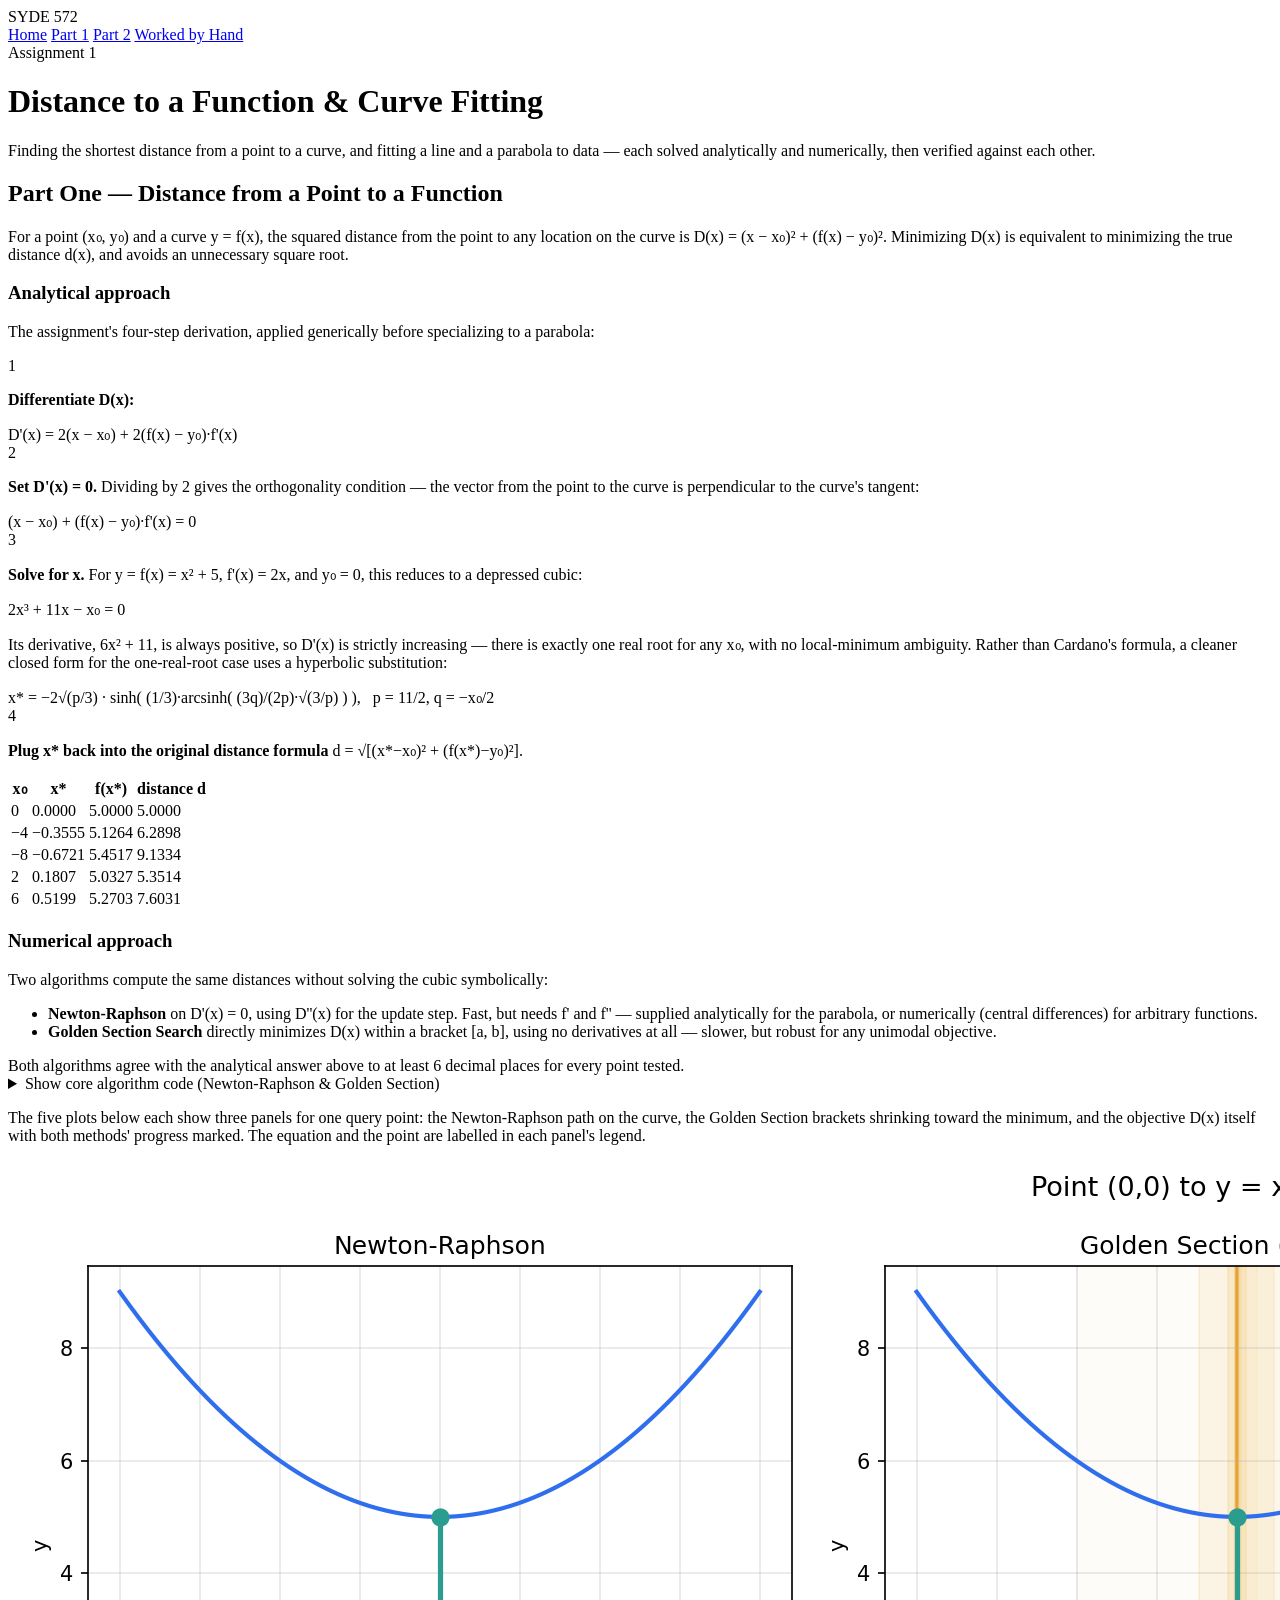
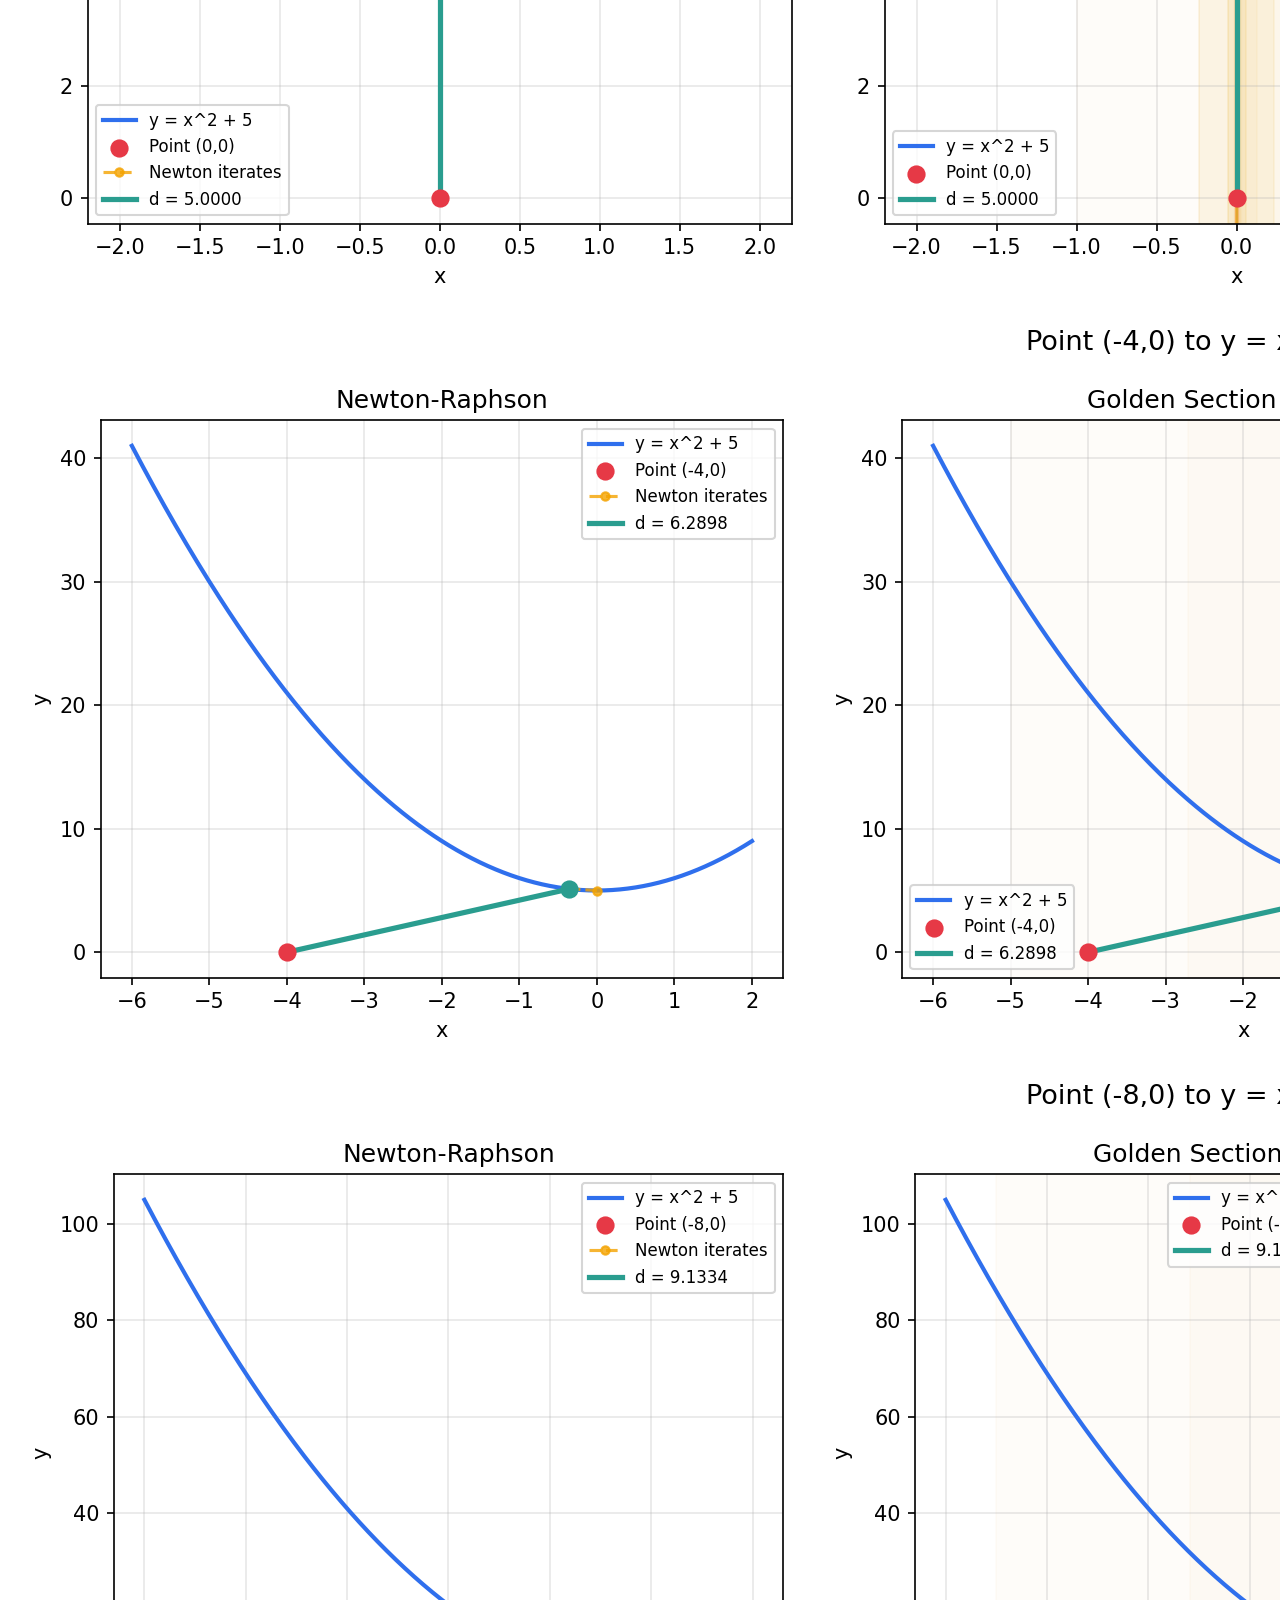
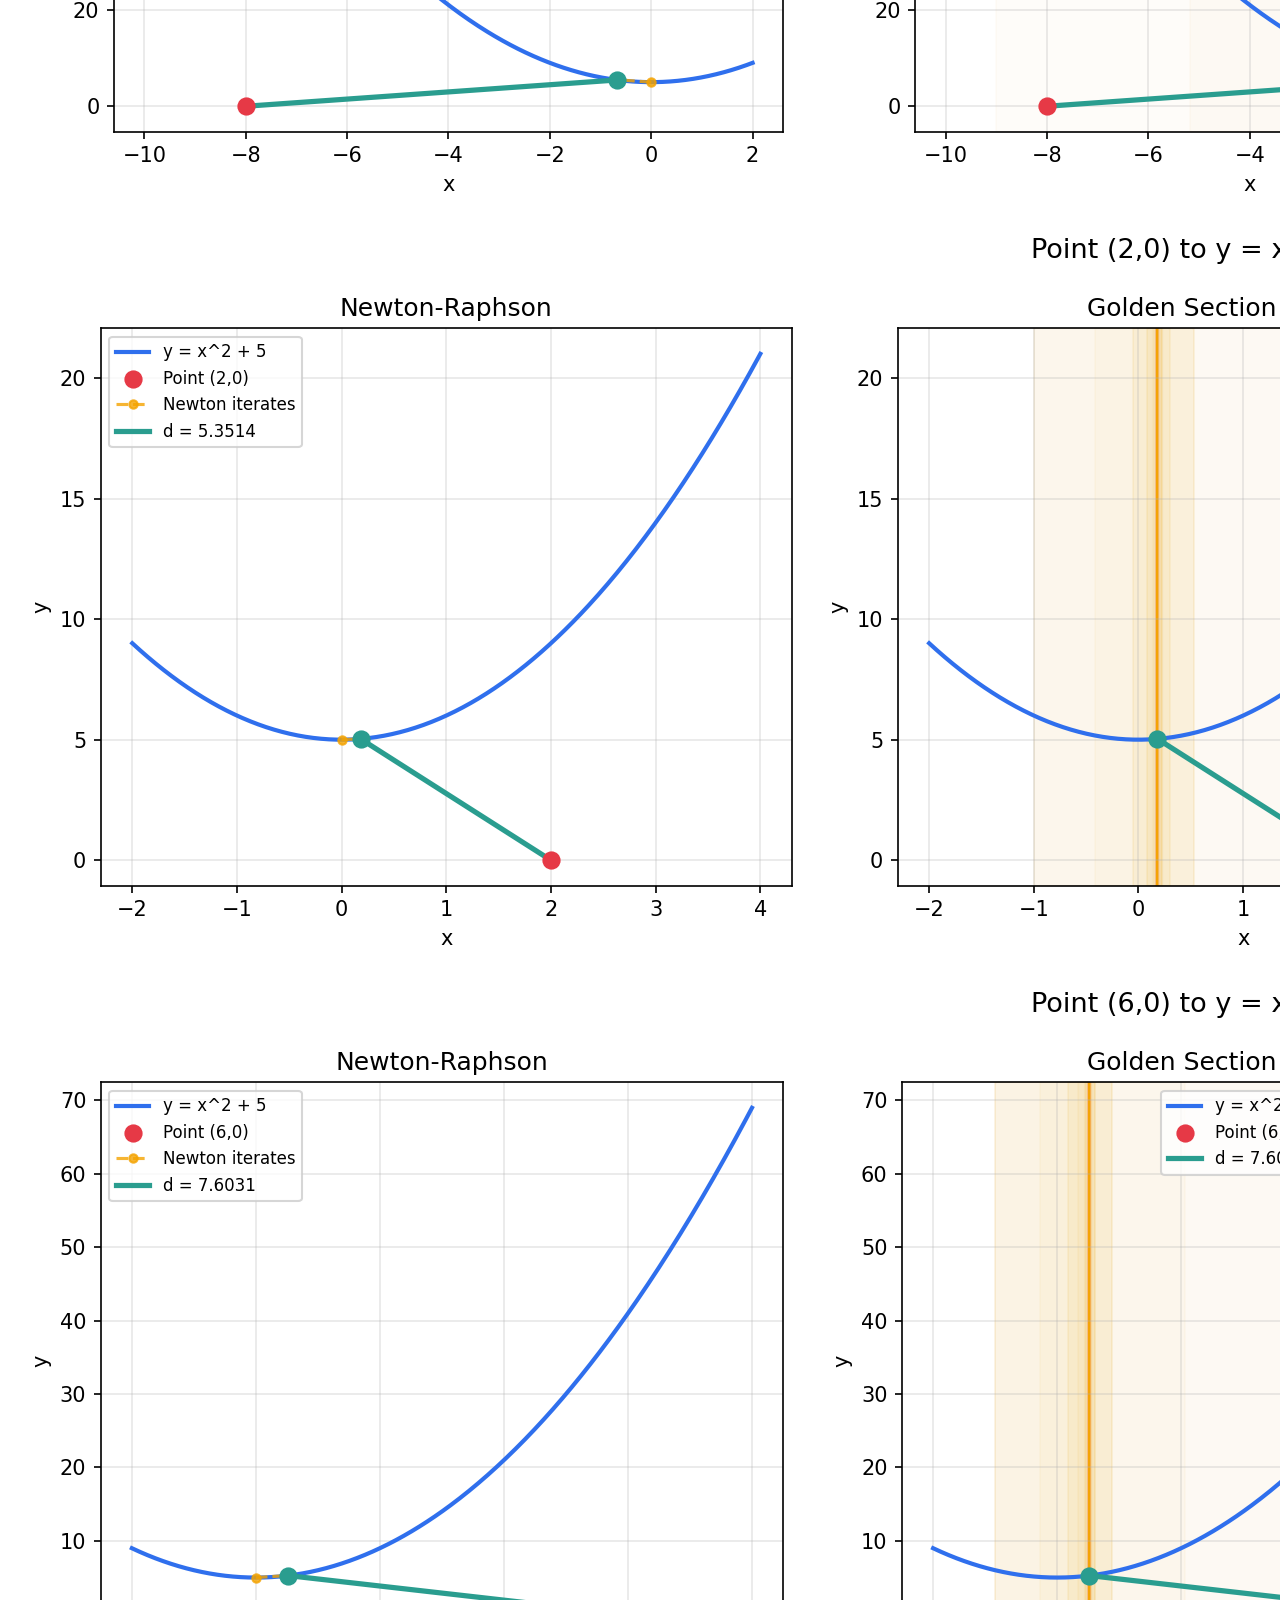
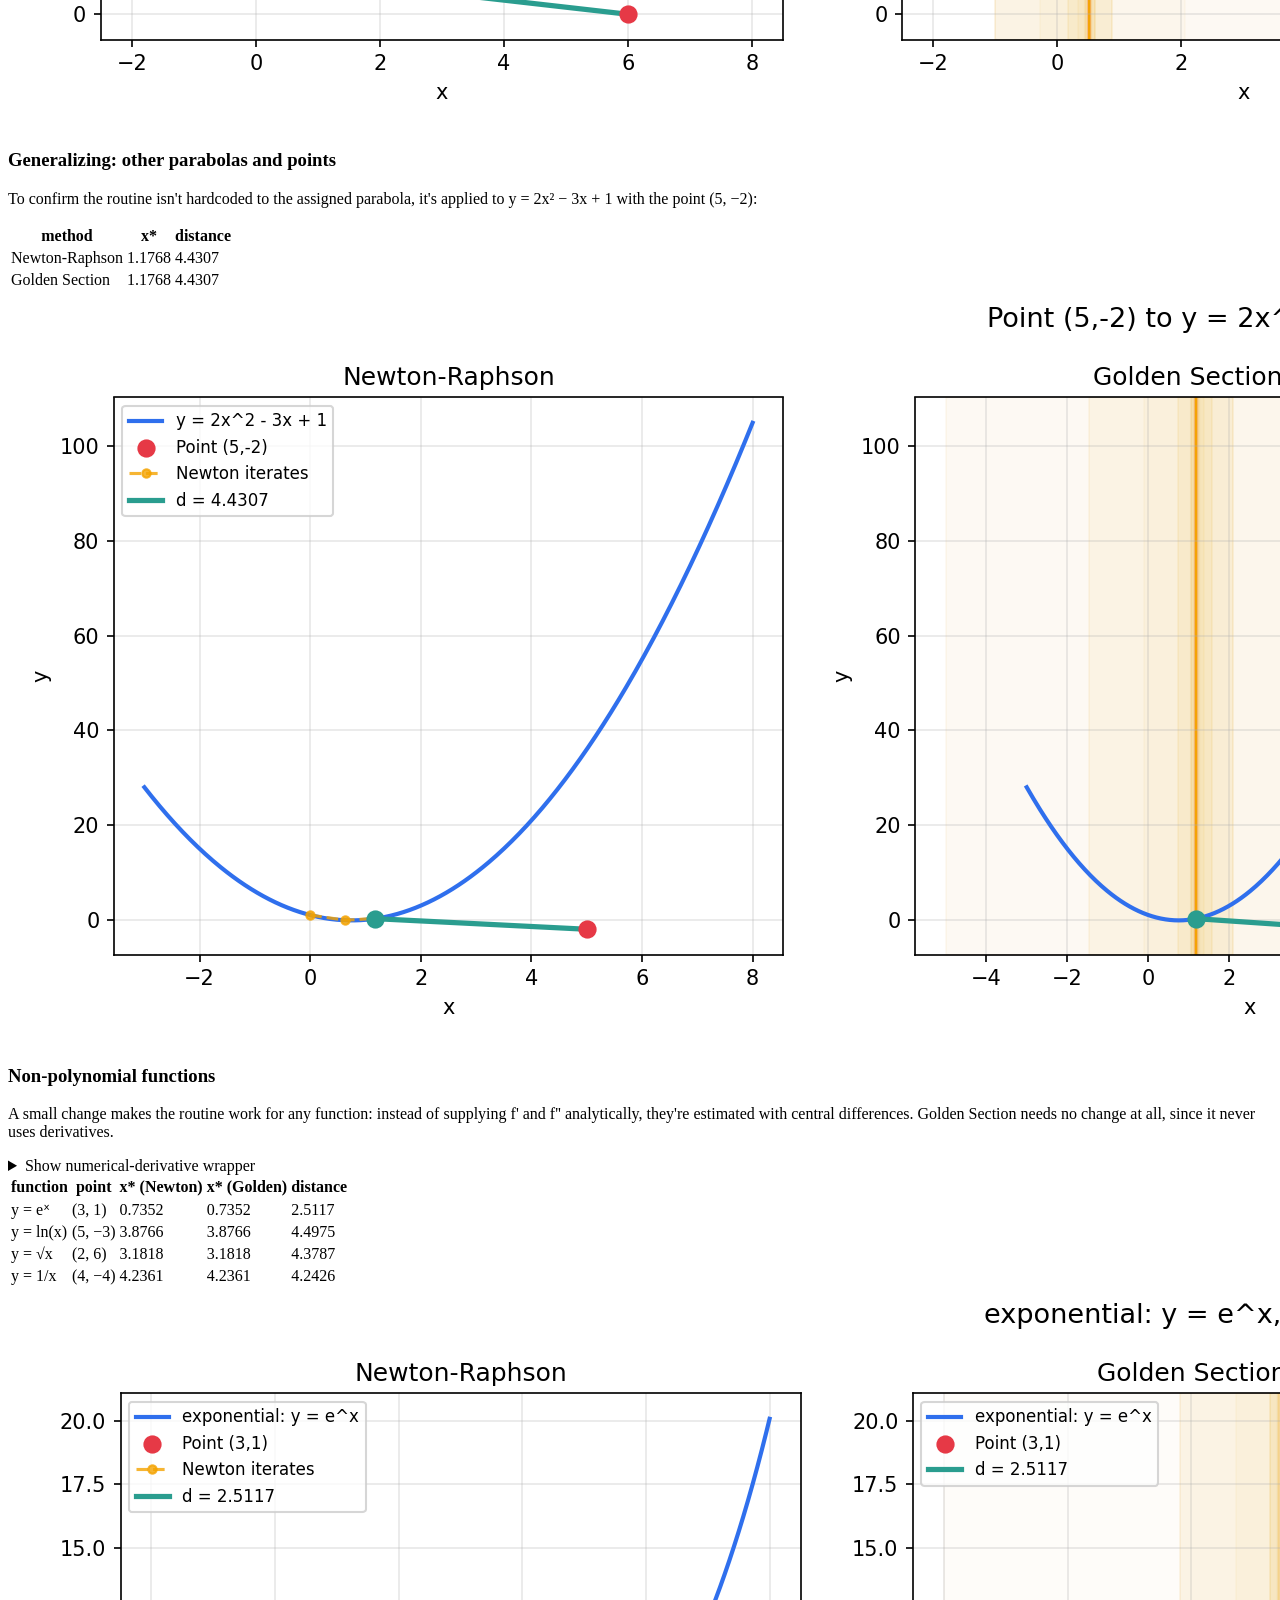
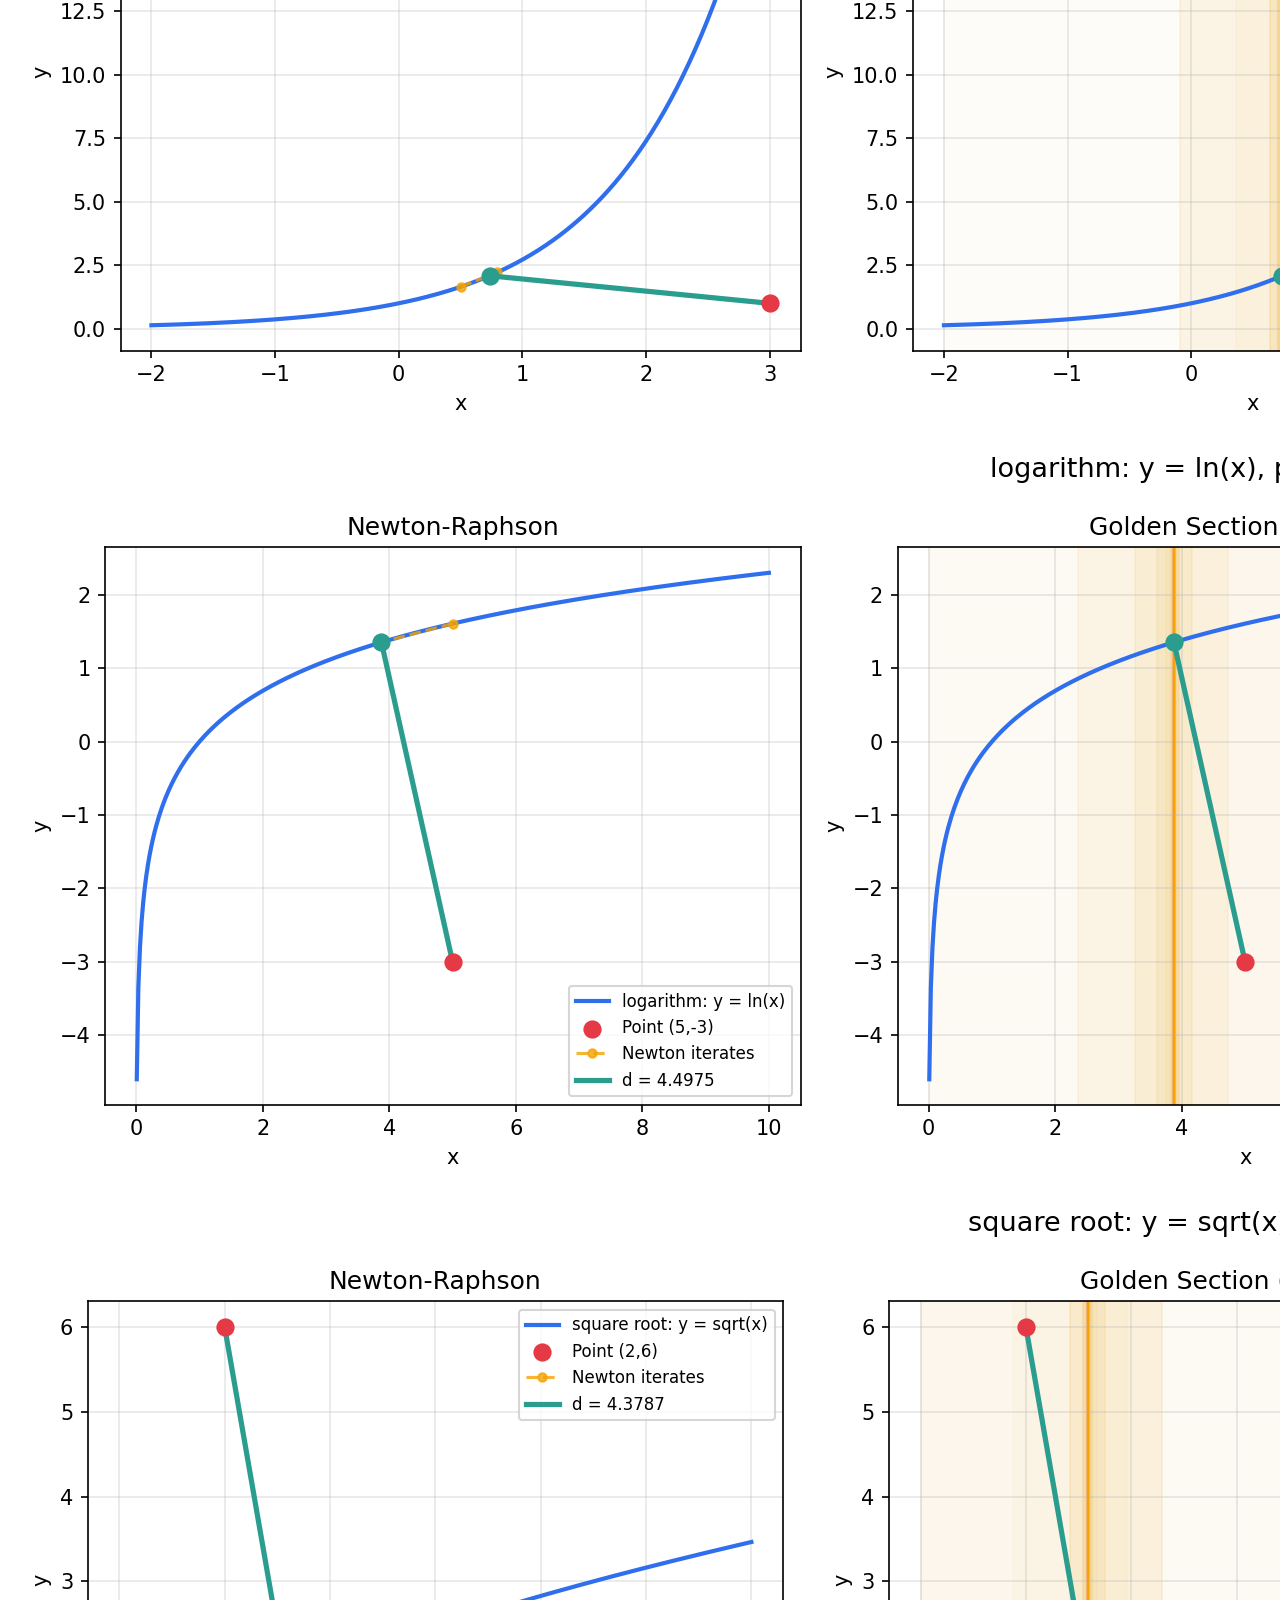
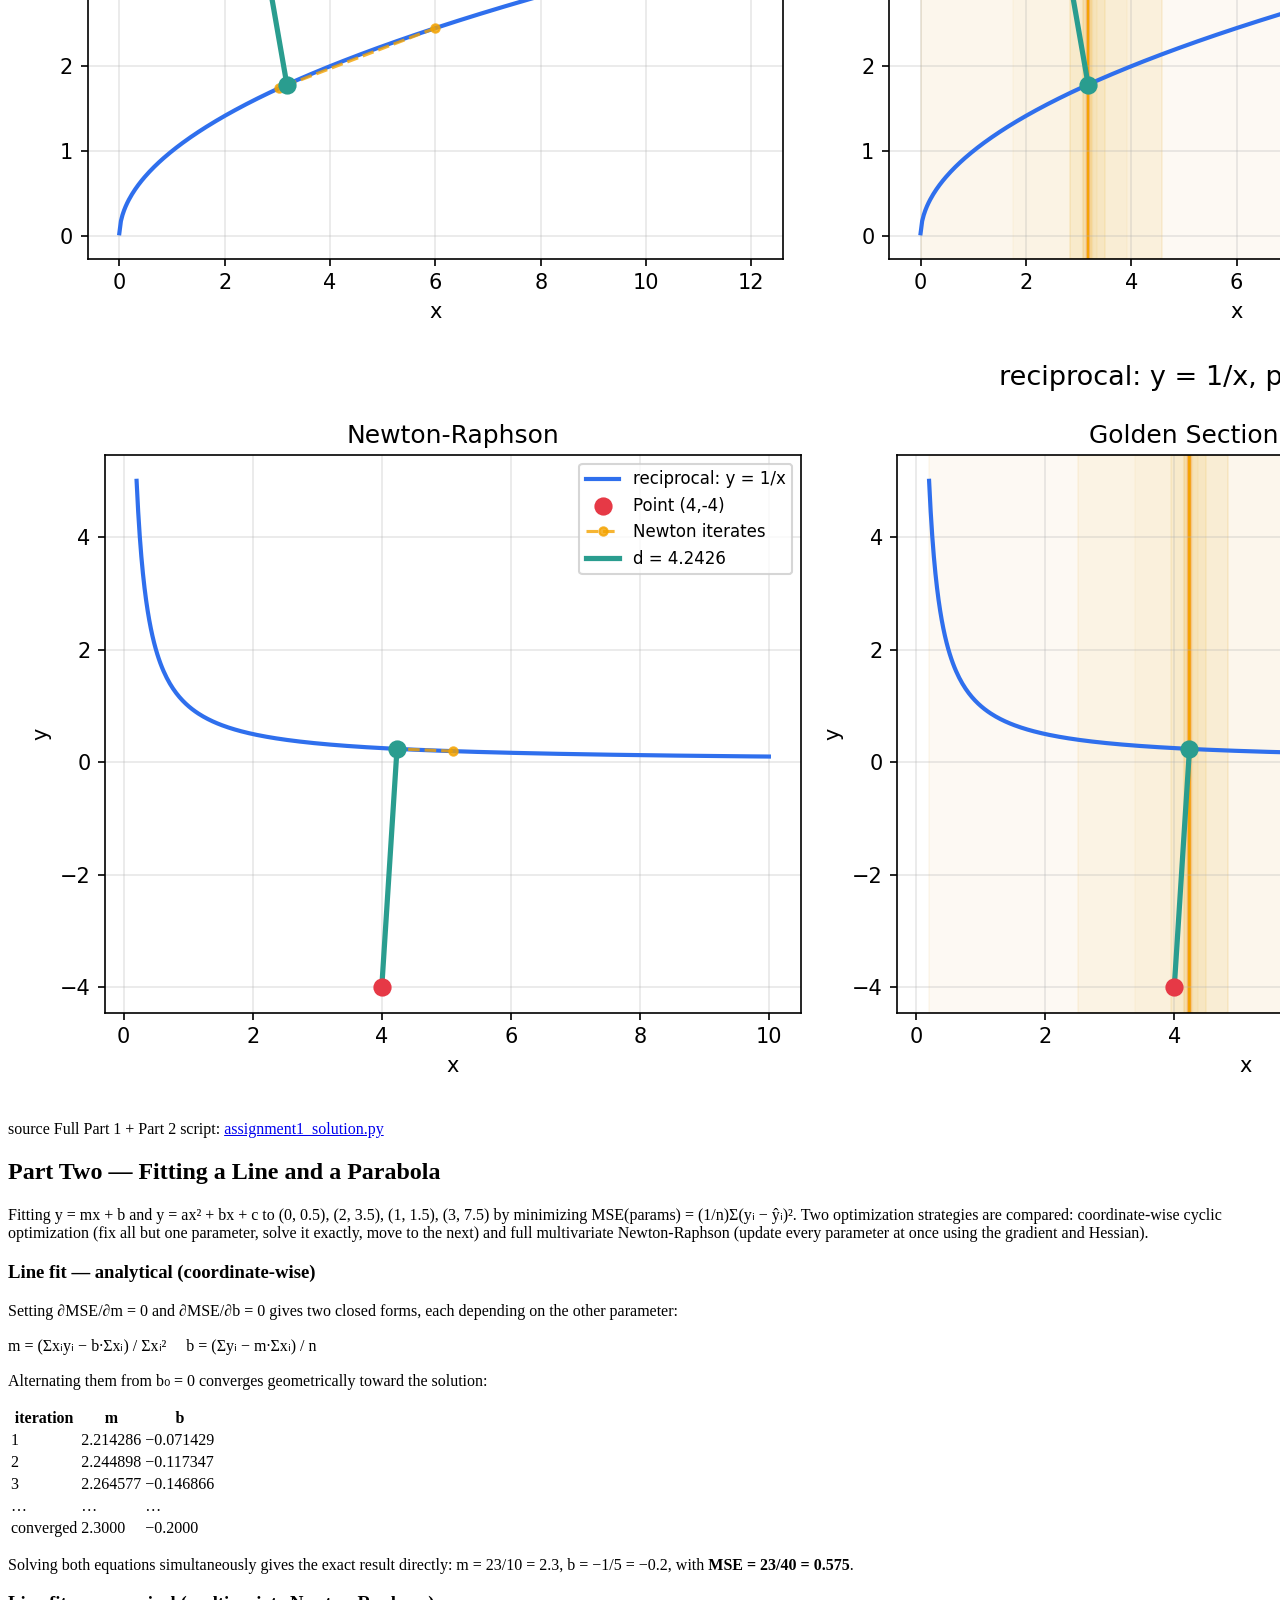
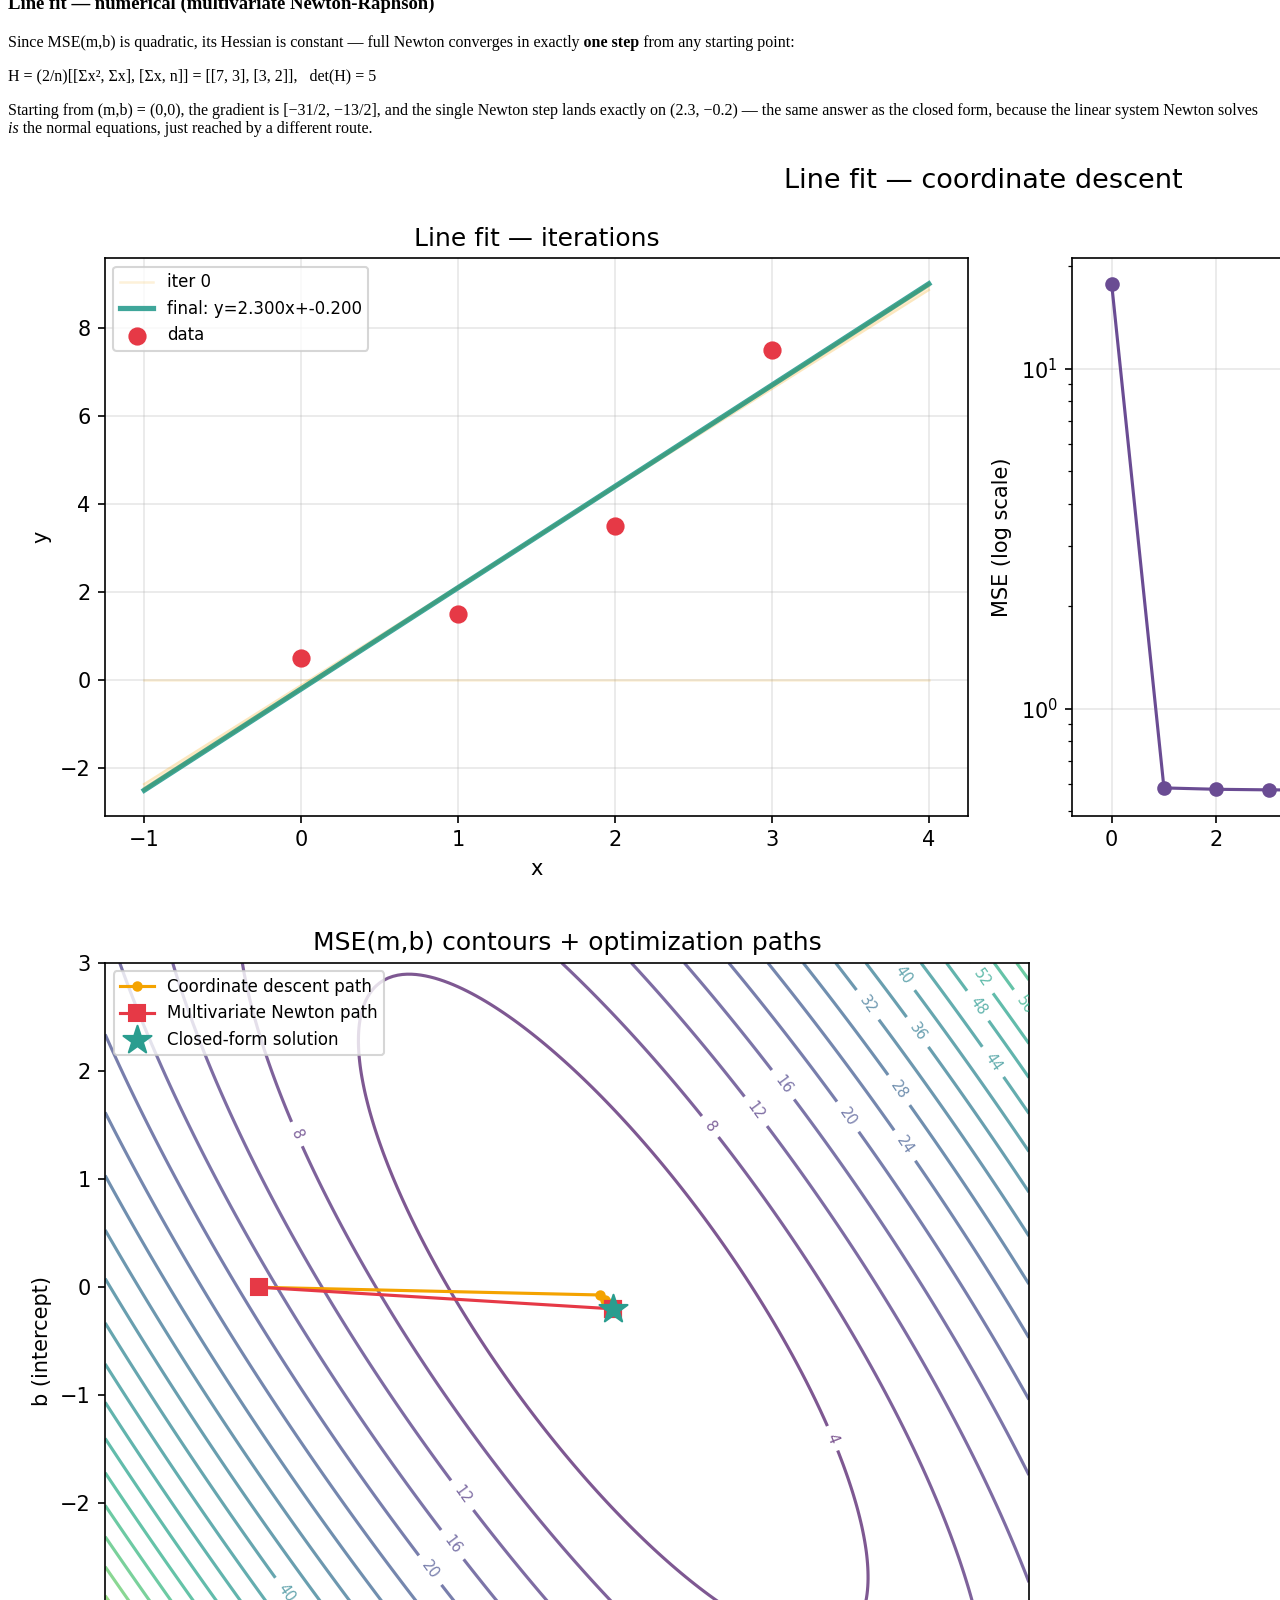
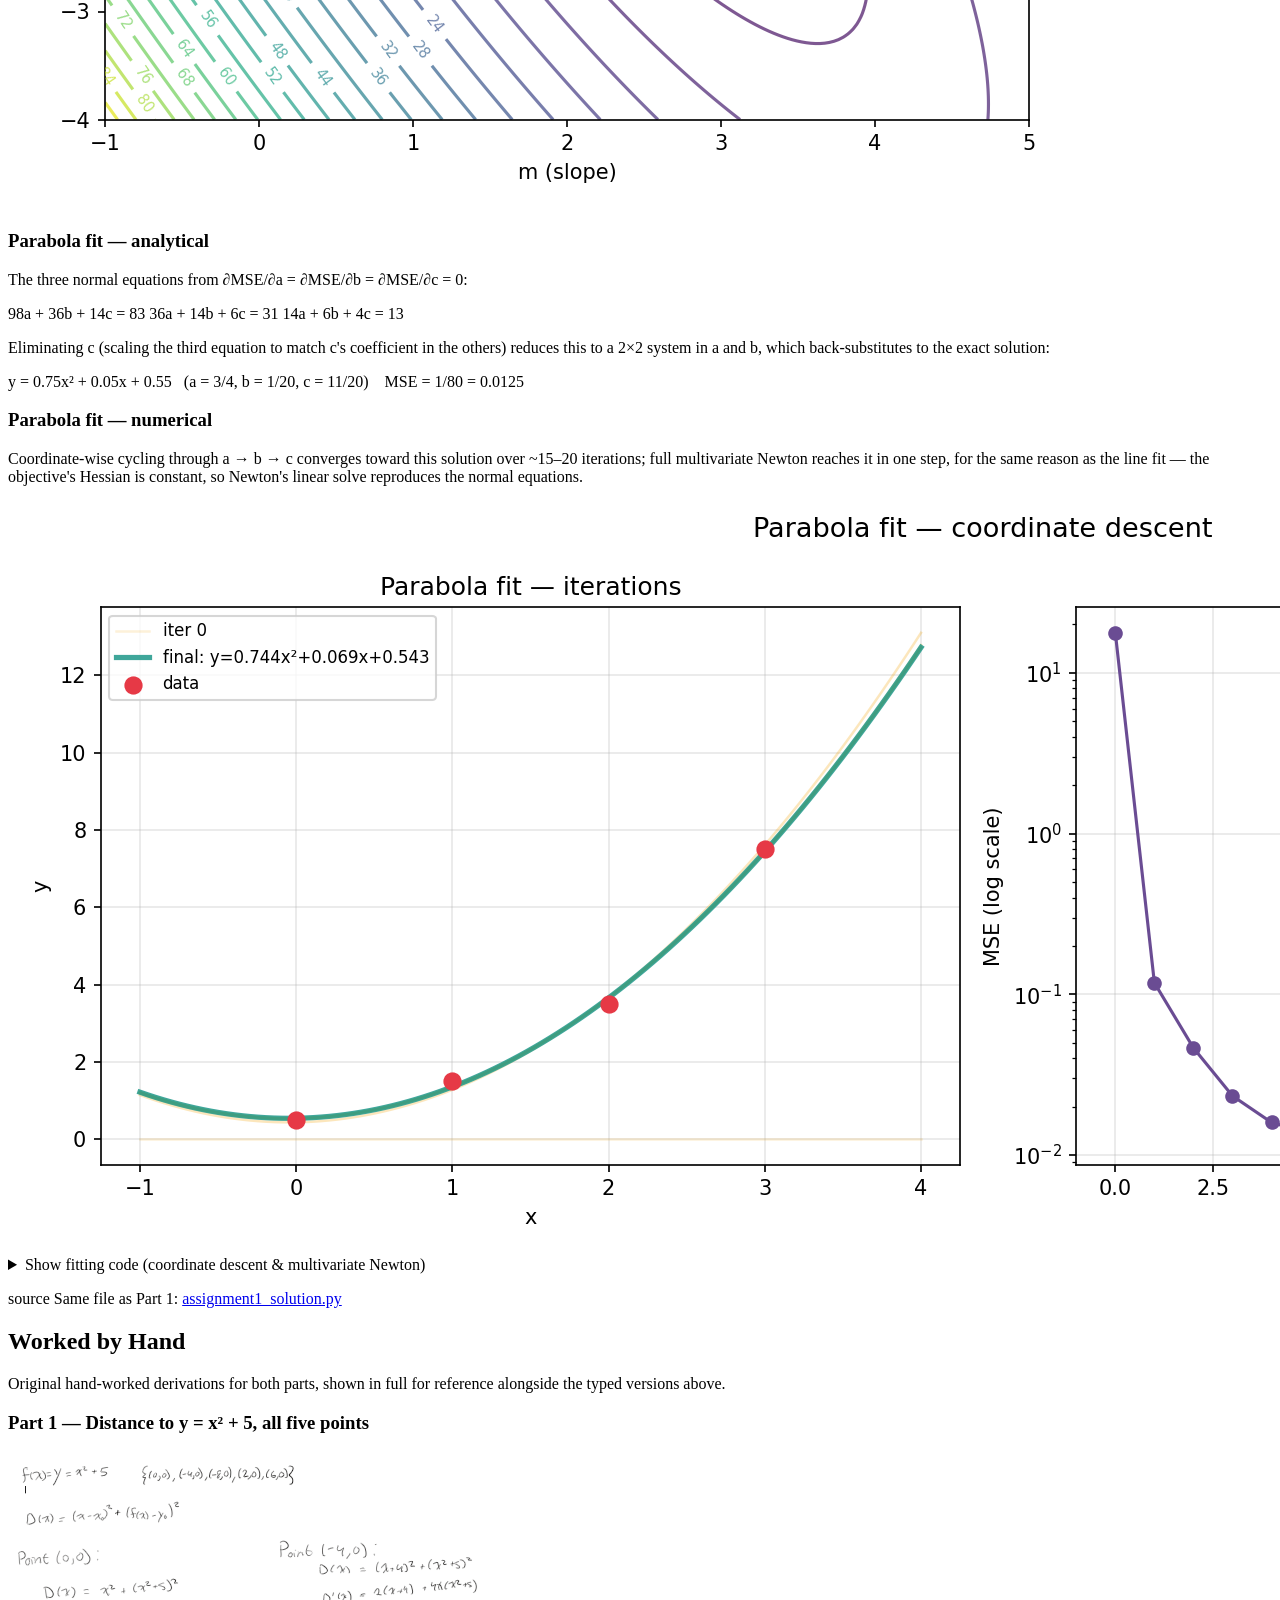
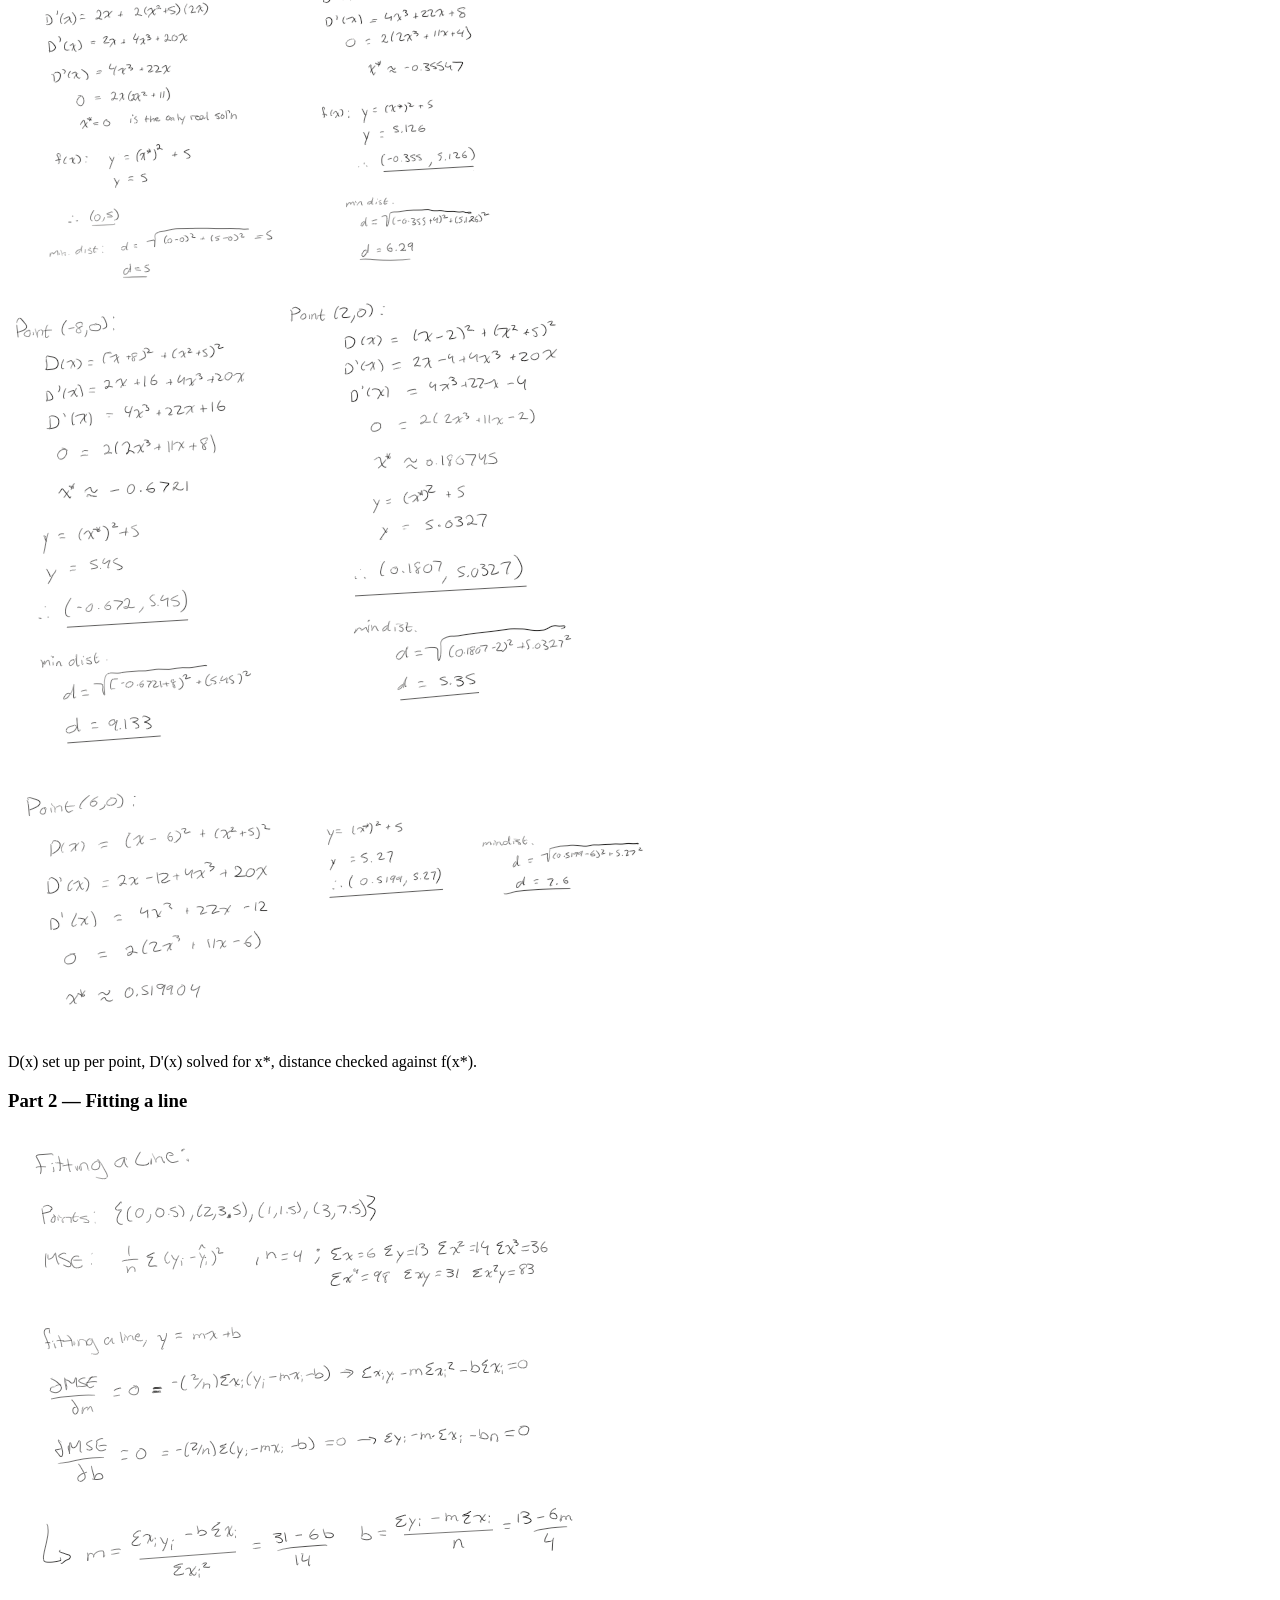
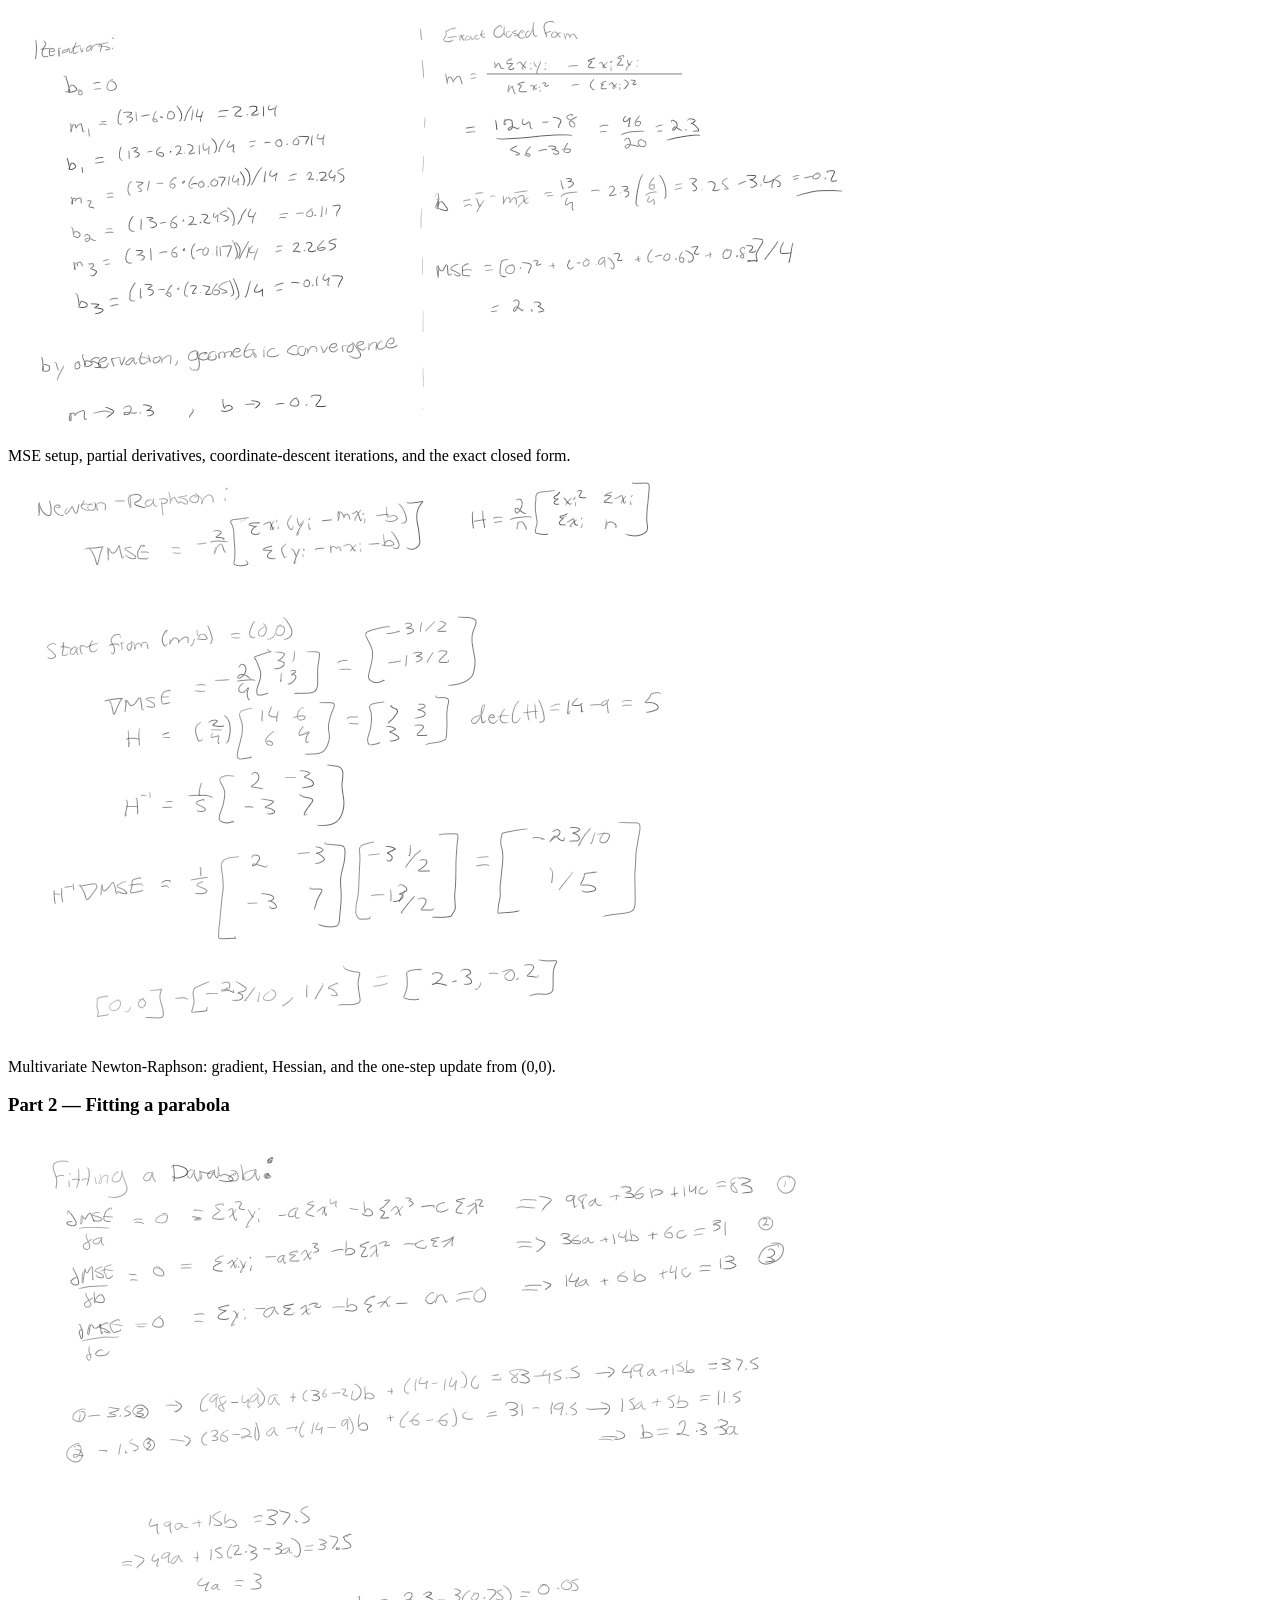
==== 1/index.html @ 98ae5034 "Add assignment 1" ====
<!DOCTYPE html>
<html lang="en">
<head>
<meta charset="UTF-8">
<meta name="viewport" content="width=device-width, initial-scale=1">
<title>Assignment 1 — SYDE 572</title>
<link rel="stylesheet" href="../style.css">
</head>
<body>
  <div class="topbar">
    <div class="topbar-inner">
      <span class="brand">SYDE 572</span>
      <nav>
        <a href="../index.html">Home</a>
        <a href="#part1">Part 1</a>
        <a href="#part2">Part 2</a>
        <a href="#handwritten">Worked by Hand</a>
      </nav>
    </div>
  </div>

  <div class="wrap">
    <div class="hero">
      <div class="kicker">Assignment 1</div>
      <h1>Distance to a Function &amp; Curve Fitting</h1>
      <p class="lede">Finding the shortest distance from a point to a curve, and fitting a line
      and a parabola to data — each solved analytically and numerically, then verified against each other.</p>
    </div>

    <!-- ============================================================ -->
    <!-- PART ONE -->
    <!-- ============================================================ -->
    <h2 id="part1">Part One — Distance from a Point to a Function</h2>
    <p>For a point (x₀, y₀) and a curve y = f(x), the squared distance from the point to any
    location on the curve is D(x) = (x − x₀)² + (f(x) − y₀)². Minimizing D(x) is equivalent to
    minimizing the true distance d(x), and avoids an unnecessary square root.</p>

    <h3>Analytical approach</h3>
    <p>The assignment's four-step derivation, applied generically before specializing to a parabola:</p>

    <div class="steps">
      <div class="step">
        <div class="num">1</div>
        <div class="body"><p><strong>Differentiate D(x):</strong></p>
        <div class="eq">D'(x) = 2(x − x₀) + 2(f(x) − y₀)·f'(x)</div></div>
      </div>
      <div class="step">
        <div class="num">2</div>
        <div class="body"><p><strong>Set D'(x) = 0.</strong> Dividing by 2 gives the orthogonality condition —
        the vector from the point to the curve is perpendicular to the curve's tangent:</p>
        <div class="eq">(x − x₀) + (f(x) − y₀)·f'(x) = 0</div></div>
      </div>
      <div class="step">
        <div class="num">3</div>
        <div class="body"><p><strong>Solve for x.</strong> For y = f(x) = x² + 5, f'(x) = 2x, and y₀ = 0,
        this reduces to a depressed cubic:</p>
        <div class="eq">2x³ + 11x − x₀ = 0</div>
        <p>Its derivative, 6x² + 11, is always positive, so D'(x) is strictly increasing — there is exactly
        one real root for any x₀, with no local-minimum ambiguity. Rather than Cardano's formula, a
        cleaner closed form for the one-real-root case uses a hyperbolic substitution:</p>
        <div class="eq">x* = −2√(p/3) · sinh( (1/3)·arcsinh( (3q)/(2p)·√(3/p) ) ), &nbsp; p = 11/2, q = −x₀/2</div></div>
      </div>
      <div class="step">
        <div class="num">4</div>
        <div class="body"><p><strong>Plug x* back into the original distance formula</strong> d = √[(x*−x₀)² + (f(x*)−y₀)²].</p></div>
      </div>
    </div>

    <table>
      <thead><tr><th>x₀</th><th>x*</th><th>f(x*)</th><th>distance d</th></tr></thead>
      <tbody>
        <tr><td>0</td><td>0.0000</td><td>5.0000</td><td class="hero-num">5.0000</td></tr>
        <tr><td>−4</td><td>−0.3555</td><td>5.1264</td><td class="hero-num">6.2898</td></tr>
        <tr><td>−8</td><td>−0.6721</td><td>5.4517</td><td class="hero-num">9.1334</td></tr>
        <tr><td>2</td><td>0.1807</td><td>5.0327</td><td class="hero-num">5.3514</td></tr>
        <tr><td>6</td><td>0.5199</td><td>5.2703</td><td class="hero-num">7.6031</td></tr>
      </tbody>
    </table>

    <h3>Numerical approach</h3>
    <p>Two algorithms compute the same distances without solving the cubic symbolically:</p>
    <ul>
      <li><strong>Newton-Raphson</strong> on D'(x) = 0, using D''(x) for the update step. Fast, but needs
      f' and f'' — supplied analytically for the parabola, or numerically (central differences) for
      arbitrary functions.</li>
      <li><strong>Golden Section Search</strong> directly minimizes D(x) within a bracket [a, b], using no
      derivatives at all — slower, but robust for any unimodal objective.</li>
    </ul>

    <div class="note">Both algorithms agree with the analytical answer above to at least 6 decimal places
    for every point tested.</div>

    <details class="code">
      <summary>Show core algorithm code (Newton-Raphson &amp; Golden Section)</summary>
<pre>def find_distance_newton(x0, y0, f, df, ddf, initial_guess=0.0,
                          tolerance=1e-7, max_iter=100):
    x = initial_guess
    history = [x]
    for _ in range(max_iter):
        D_prime = 2 * (x - x0) + 2 * (f(x) - y0) * df(x)
        D_double_prime = 2 + 2 * (df(x) ** 2) + 2 * (f(x) - y0) * ddf(x)
        next_x = x - D_prime / D_double_prime
        history.append(next_x)
        if abs(next_x - x) < tolerance:
            x = next_x
            break
        x = next_x
    return dist(x, x0, y0, f), x, history


def golden_section_search(x0, y0, f, a, b, tolerance=1e-7):
    phi = (1 + math.sqrt(5)) / 2
    resphi = 2 - phi
    x1 = a + resphi * (b - a)
    x2 = b - resphi * (b - a)
    f_x1, f_x2 = distSQ(x1, x0, y0, f), distSQ(x2, x0, y0, f)
    history = [(a, b)]
    while abs(b - a) > tolerance:
        if f_x1 < f_x2:
            b, x2, f_x2 = x2, x1, f_x1
            x1 = a + resphi * (b - a)
            f_x1 = distSQ(x1, x0, y0, f)
        else:
            a, x1, f_x1 = x1, x2, f_x2
            x2 = b - resphi * (b - a)
            f_x2 = distSQ(x2, x0, y0, f)
        history.append((a, b))
    best_x = (a + b) / 2
    return dist(best_x, x0, y0, f), best_x, history</pre>
    </details>

    <p>The five plots below each show three panels for one query point: the Newton-Raphson path on
    the curve, the Golden Section brackets shrinking toward the minimum, and the objective D(x) itself
    with both methods' progress marked. The equation and the point are labelled in each panel's legend.</p>

    <div class="plot"><img src="./media/parabola_0.png" alt="Point (0,0) to y=x^2+5"></div>
    <div class="plot"><img src="./media/parabola_-4.png" alt="Point (-4,0) to y=x^2+5"></div>
    <div class="plot"><img src="./media/parabola_-8.png" alt="Point (-8,0) to y=x^2+5"></div>
    <div class="plot"><img src="./media/parabola_2.png" alt="Point (2,0) to y=x^2+5"></div>
    <div class="plot"><img src="./media/parabola_6.png" alt="Point (6,0) to y=x^2+5"></div>

    <h3>Generalizing: other parabolas and points</h3>
    <p>To confirm the routine isn't hardcoded to the assigned parabola, it's applied to
    y = 2x² − 3x + 1 with the point (5, −2):</p>
    <table>
      <thead><tr><th>method</th><th>x*</th><th>distance</th></tr></thead>
      <tbody>
        <tr><td>Newton-Raphson</td><td>1.1768</td><td class="hero-num">4.4307</td></tr>
        <tr><td>Golden Section</td><td>1.1768</td><td class="hero-num">4.4307</td></tr>
      </tbody>
    </table>
    <div class="plot"><img src="./media/other_parabola.png" alt="Point (5,-2) to y=2x^2-3x+1"></div>

    <h3>Non-polynomial functions</h3>
    <p>A small change makes the routine work for any function: instead of supplying f' and f''
    analytically, they're estimated with central differences. Golden Section needs no change at all,
    since it never uses derivatives.</p>

    <details class="code">
      <summary>Show numerical-derivative wrapper</summary>
<pre>class NumFunc:
    """Wraps f(x) and produces f'(x), f''(x) via central differences."""
    def __init__(self, f, h=1e-5):
        self.f, self.h = f, h
    def d1(self, x):
        h = self.h
        return (self.f(x + h) - self.f(x - h)) / (2 * h)
    def d2(self, x):
        h = self.h
        return (self.f(x + h) - 2*self.f(x) + self.f(x - h)) / (h ** 2)

# usage: pass nf.d1 / nf.d2 in place of an analytical df / ddf
nf = NumFunc(f)
d, x_star, _ = find_distance_newton(x0, y0, f, nf.d1, nf.d2, initial_guess=guess)</pre>
    </details>

    <table>
      <thead><tr><th>function</th><th>point</th><th>x* (Newton)</th><th>x* (Golden)</th><th>distance</th></tr></thead>
      <tbody>
        <tr><td>y = eˣ</td><td>(3, 1)</td><td>0.7352</td><td>0.7352</td><td class="hero-num">2.5117</td></tr>
        <tr><td>y = ln(x)</td><td>(5, −3)</td><td>3.8766</td><td>3.8766</td><td class="hero-num">4.4975</td></tr>
        <tr><td>y = √x</td><td>(2, 6)</td><td>3.1818</td><td>3.1818</td><td class="hero-num">4.3787</td></tr>
        <tr><td>y = 1/x</td><td>(4, −4)</td><td>4.2361</td><td>4.2361</td><td class="hero-num">4.2426</td></tr>
      </tbody>
    </table>

    <div class="plot-grid">
      <div class="plot"><img src="./media/exp.png" alt="exponential function distance"></div>
      <div class="plot"><img src="./media/log.png" alt="logarithm function distance"></div>
      <div class="plot"><img src="./media/sqrt.png" alt="square root function distance"></div>
      <div class="plot"><img src="./media/recip.png" alt="reciprocal function distance"></div>
    </div>

    <p><span class="badge">source</span> Full Part 1 + Part 2 script:
    <a href="./code/assignment1_solution.py">assignment1_solution.py</a></p>

    <!-- ============================================================ -->
    <!-- PART TWO -->
    <!-- ============================================================ -->
    <h2 id="part2">Part Two — Fitting a Line and a Parabola</h2>
    <p>Fitting y = mx + b and y = ax² + bx + c to (0, 0.5), (2, 3.5), (1, 1.5), (3, 7.5) by
    minimizing MSE(params) = (1/n)Σ(yᵢ − ŷᵢ)². Two optimization strategies are compared:
    coordinate-wise cyclic optimization (fix all but one parameter, solve it exactly, move to the
    next) and full multivariate Newton-Raphson (update every parameter at once using the gradient
    and Hessian).</p>

    <h3>Line fit — analytical (coordinate-wise)</h3>
    <p>Setting ∂MSE/∂m = 0 and ∂MSE/∂b = 0 gives two closed forms, each depending on the other parameter:</p>
    <div class="eq">m = (Σxᵢyᵢ − b·Σxᵢ) / Σxᵢ² &nbsp;&nbsp;&nbsp; b = (Σyᵢ − m·Σxᵢ) / n</div>
    <p>Alternating them from b₀ = 0 converges geometrically toward the solution:</p>
    <table>
      <thead><tr><th>iteration</th><th>m</th><th>b</th></tr></thead>
      <tbody>
        <tr><td>1</td><td>2.214286</td><td>−0.071429</td></tr>
        <tr><td>2</td><td>2.244898</td><td>−0.117347</td></tr>
        <tr><td>3</td><td>2.264577</td><td>−0.146866</td></tr>
        <tr><td>…</td><td>…</td><td>…</td></tr>
        <tr><td>converged</td><td class="hero-num">2.3000</td><td class="hero-num">−0.2000</td></tr>
      </tbody>
    </table>
    <p>Solving both equations simultaneously gives the exact result directly:
    m = 23/10 = 2.3, b = −1/5 = −0.2, with <strong>MSE = 23/40 = 0.575</strong>.</p>

    <h3>Line fit — numerical (multivariate Newton-Raphson)</h3>
    <p>Since MSE(m,b) is quadratic, its Hessian is constant — full Newton converges in exactly
    <strong>one step</strong> from any starting point:</p>
    <div class="eq">H = (2/n)[[Σx², Σx], [Σx, n]] = [[7, 3], [3, 2]], &nbsp; det(H) = 5</div>
    <p>Starting from (m,b) = (0,0), the gradient is [−31/2, −13/2], and the single Newton
    step lands exactly on (2.3, −0.2) — the same answer as the closed form, because the linear
    system Newton solves <em>is</em> the normal equations, just reached by a different route.</p>

    <div class="plot"><img src="./media/line_coord_descent.png" alt="line fit convergence and MSE vs iteration"></div>
    <div class="plot"><img src="./media/line_param_path.png" alt="MSE contour with coordinate descent and Newton paths"></div>

    <h3>Parabola fit — analytical</h3>
    <p>The three normal equations from ∂MSE/∂a = ∂MSE/∂b = ∂MSE/∂c = 0:</p>
    <div class="eq">98a + 36b + 14c = 83
36a + 14b + 6c  = 31
14a + 6b + 4c   = 13</div>
    <p>Eliminating c (scaling the third equation to match c's coefficient in the others) reduces
    this to a 2×2 system in a and b, which back-substitutes to the exact solution:</p>
    <div class="eq result">y = 0.75x² + 0.05x + 0.55  &nbsp; (a = 3/4, b = 1/20, c = 11/20) &nbsp;&nbsp; MSE = 1/80 = 0.0125</div>

    <h3>Parabola fit — numerical</h3>
    <p>Coordinate-wise cycling through a → b → c converges toward this solution over ~15–20
    iterations; full multivariate Newton reaches it in one step, for the same reason as the line fit
    — the objective's Hessian is constant, so Newton's linear solve reproduces the normal equations.</p>

    <div class="plot"><img src="./media/parabola_coord_descent.png" alt="parabola fit convergence and MSE vs iteration"></div>

    <details class="code">
      <summary>Show fitting code (coordinate descent &amp; multivariate Newton)</summary>
<pre>def fit_line_coordinate_descent(xs, ys, m0=0.0, b0=0.0, n_iter=15):
    xs, ys = np.asarray(xs, dtype=float), np.asarray(ys, dtype=float)
    n = len(xs)
    sx, sy = xs.sum(), ys.sum()
    sx2, sxy = (xs**2).sum(), (xs*ys).sum()
    xbar, ybar = sx/n, sy/n
    m, b = m0, b0
    history = [(m, b, mse_line(m, b, xs, ys))]
    for _ in range(n_iter):
        m = (sxy - b*sx) / sx2
        b = ybar - m*xbar
        history.append((m, b, mse_line(m, b, xs, ys)))
    return m, b, history


def fit_line_newton(xs, ys, m0=0.0, b0=0.0, n_iter=5):
    xs, ys = np.asarray(xs, dtype=float), np.asarray(ys, dtype=float)
    n = len(xs)
    m, b = m0, b0
    history = [(m, b, mse_line(m, b, xs, ys))]
    for _ in range(n_iter):
        resid = ys - (m*xs + b)
        grad = np.array([-(2/n)*np.sum(xs*resid), -(2/n)*np.sum(resid)])
        H = (2/n) * np.array([[np.sum(xs**2), np.sum(xs)], [np.sum(xs), n]])
        step = np.linalg.solve(H, grad)
        m, b = np.array([m, b]) - step
        history.append((m, b, mse_line(m, b, xs, ys)))
        if np.linalg.norm(step) < 1e-12:
            break
    return m, b, history</pre>
    </details>

    <p><span class="badge">source</span> Same file as Part 1:
    <a href="./code/assignment1_solution.py">assignment1_solution.py</a></p>

    <!-- ============================================================ -->
    <!-- APPENDIX: HANDWRITTEN NOTES -->
    <!-- ============================================================ -->
    <h2 id="handwritten">Worked by Hand</h2>
    <p>Original hand-worked derivations for both parts, shown in full for reference alongside the
    typed versions above.</p>

    <h3>Part 1 — Distance to y = x² + 5, all five points</h3>
    <div class="scan">
      <img src="./media/handwritten/part1_distance.png" alt="Hand-worked distance derivations for all five points">
      <div class="cap">D(x) set up per point, D'(x) solved for x*, distance checked against f(x*).</div>
    </div>

    <h3>Part 2 — Fitting a line</h3>
    <div class="scan">
      <img src="./media/handwritten/part2_line_fit.png" alt="Hand-worked line fitting setup and coordinate descent iterations">
      <div class="cap">MSE setup, partial derivatives, coordinate-descent iterations, and the exact closed form.</div>
    </div>
    <div class="scan">
      <img src="./media/handwritten/part2_line_newton.png" alt="Hand-worked multivariate Newton-Raphson for the line fit">
      <div class="cap">Multivariate Newton-Raphson: gradient, Hessian, and the one-step update from (0,0).</div>
    </div>

    <h3>Part 2 — Fitting a parabola</h3>
    <div class="scan">
      <img src="./media/handwritten/part2_parabola_fit.png" alt="Hand-worked parabola fitting: normal equations, elimination, and Newton-Raphson">
      <div class="cap">Three-equation system, elimination to solve for a, b, c, and the equivalent Newton-Raphson update.</div>
    </div>

  </div>

  <footer>SYDE 572 — Assignment 1</footer>
</body>
</html>
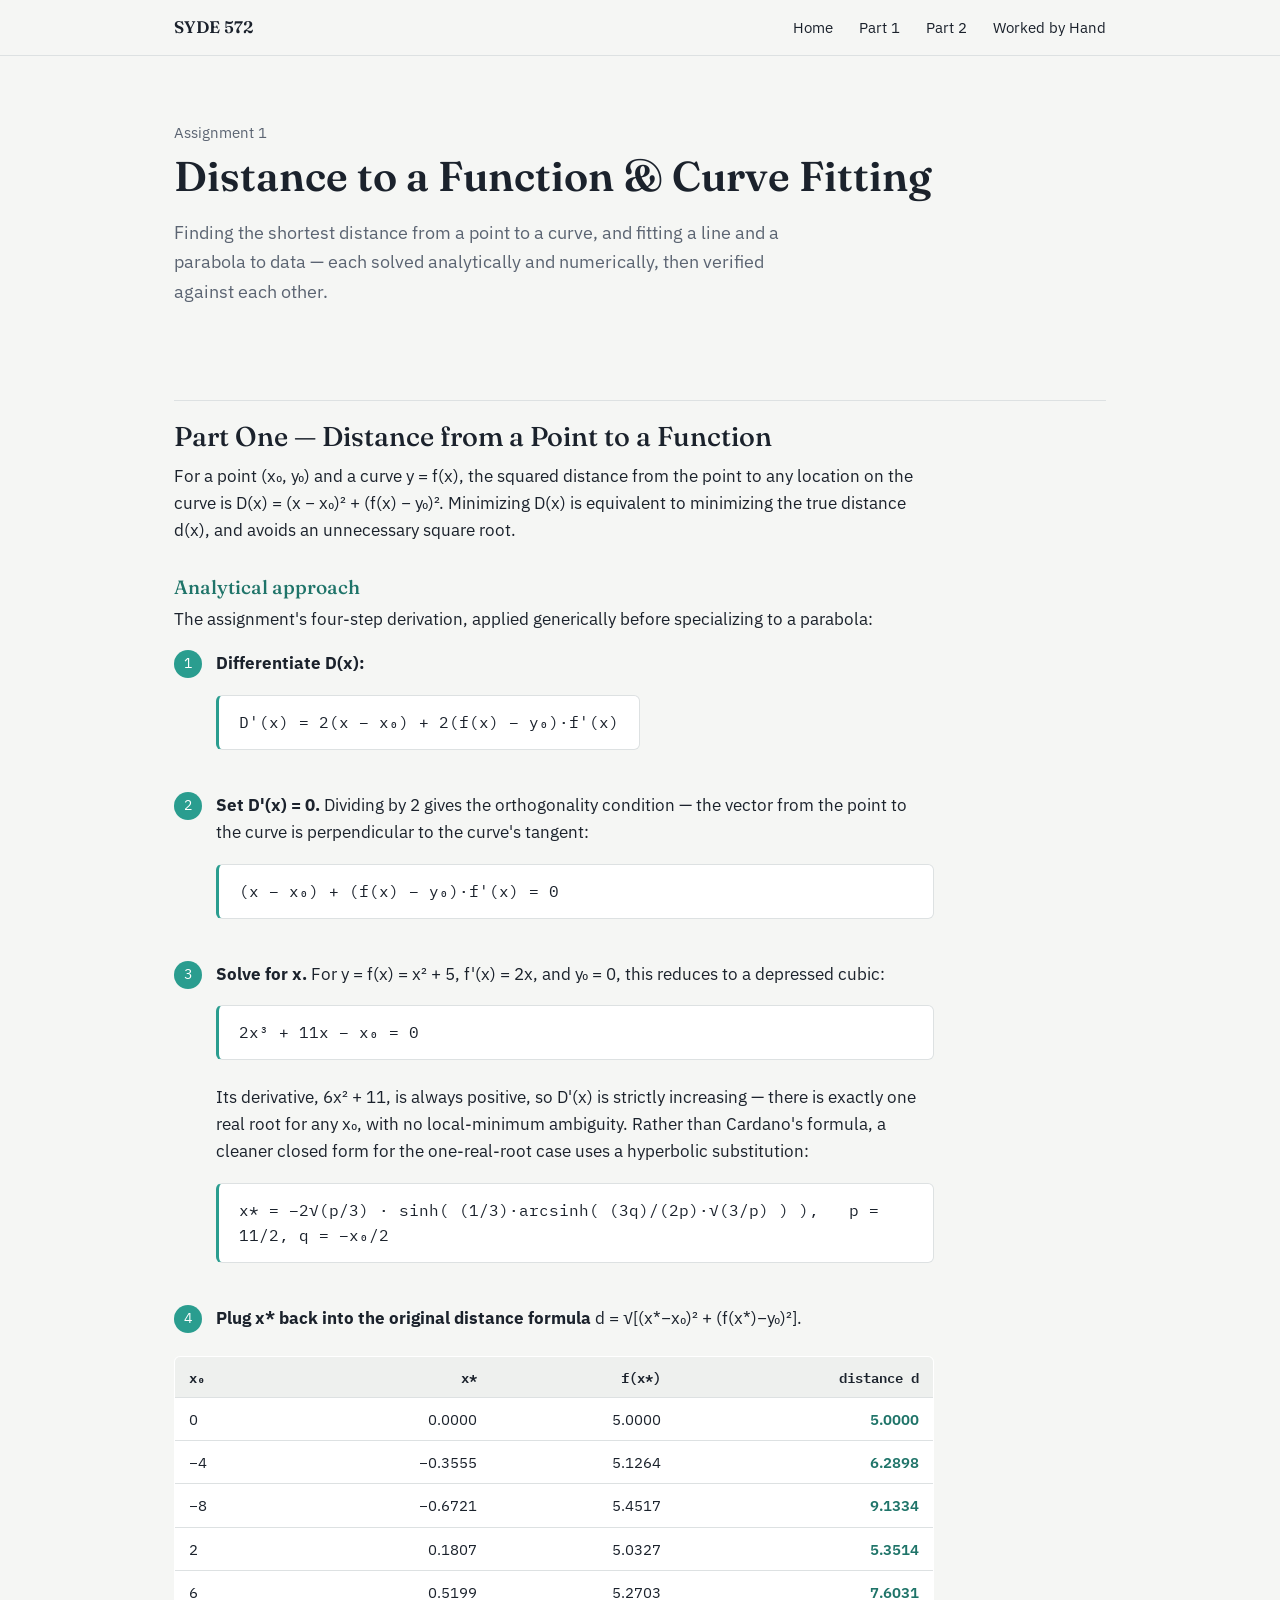
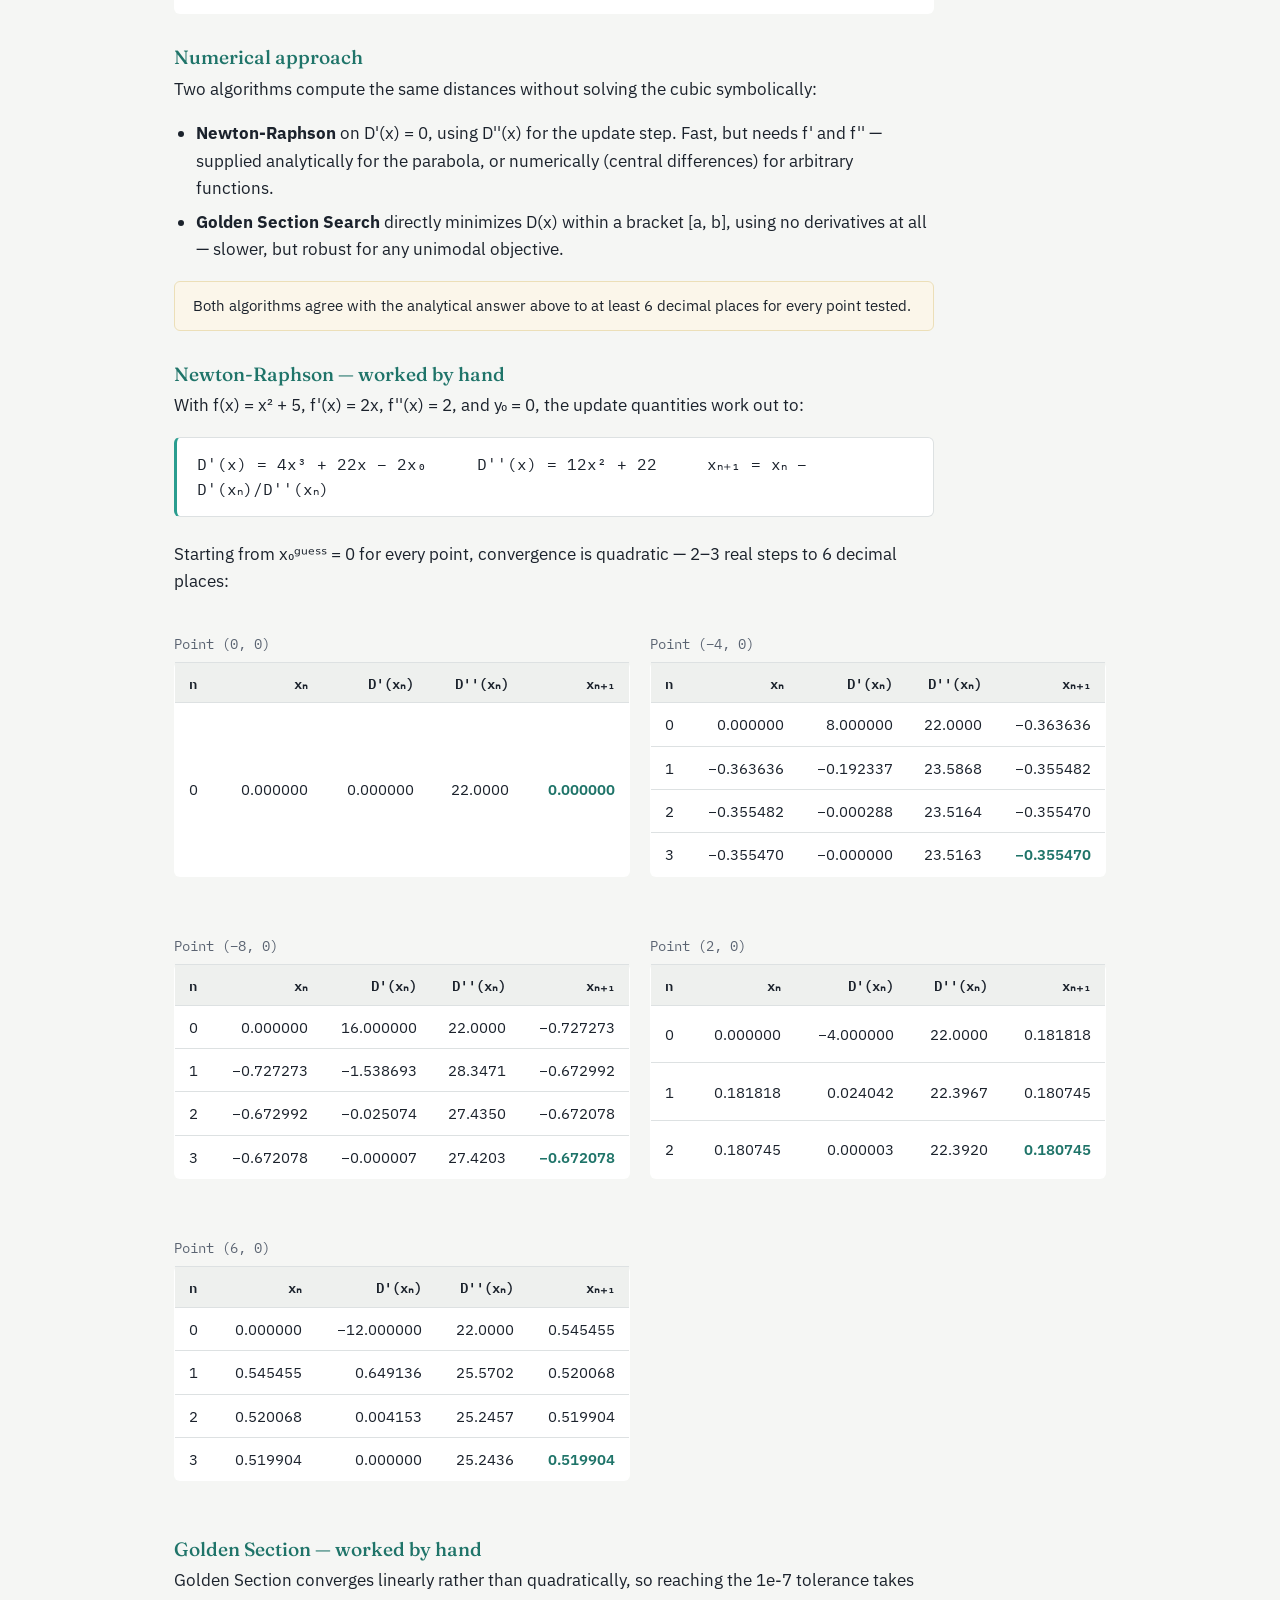
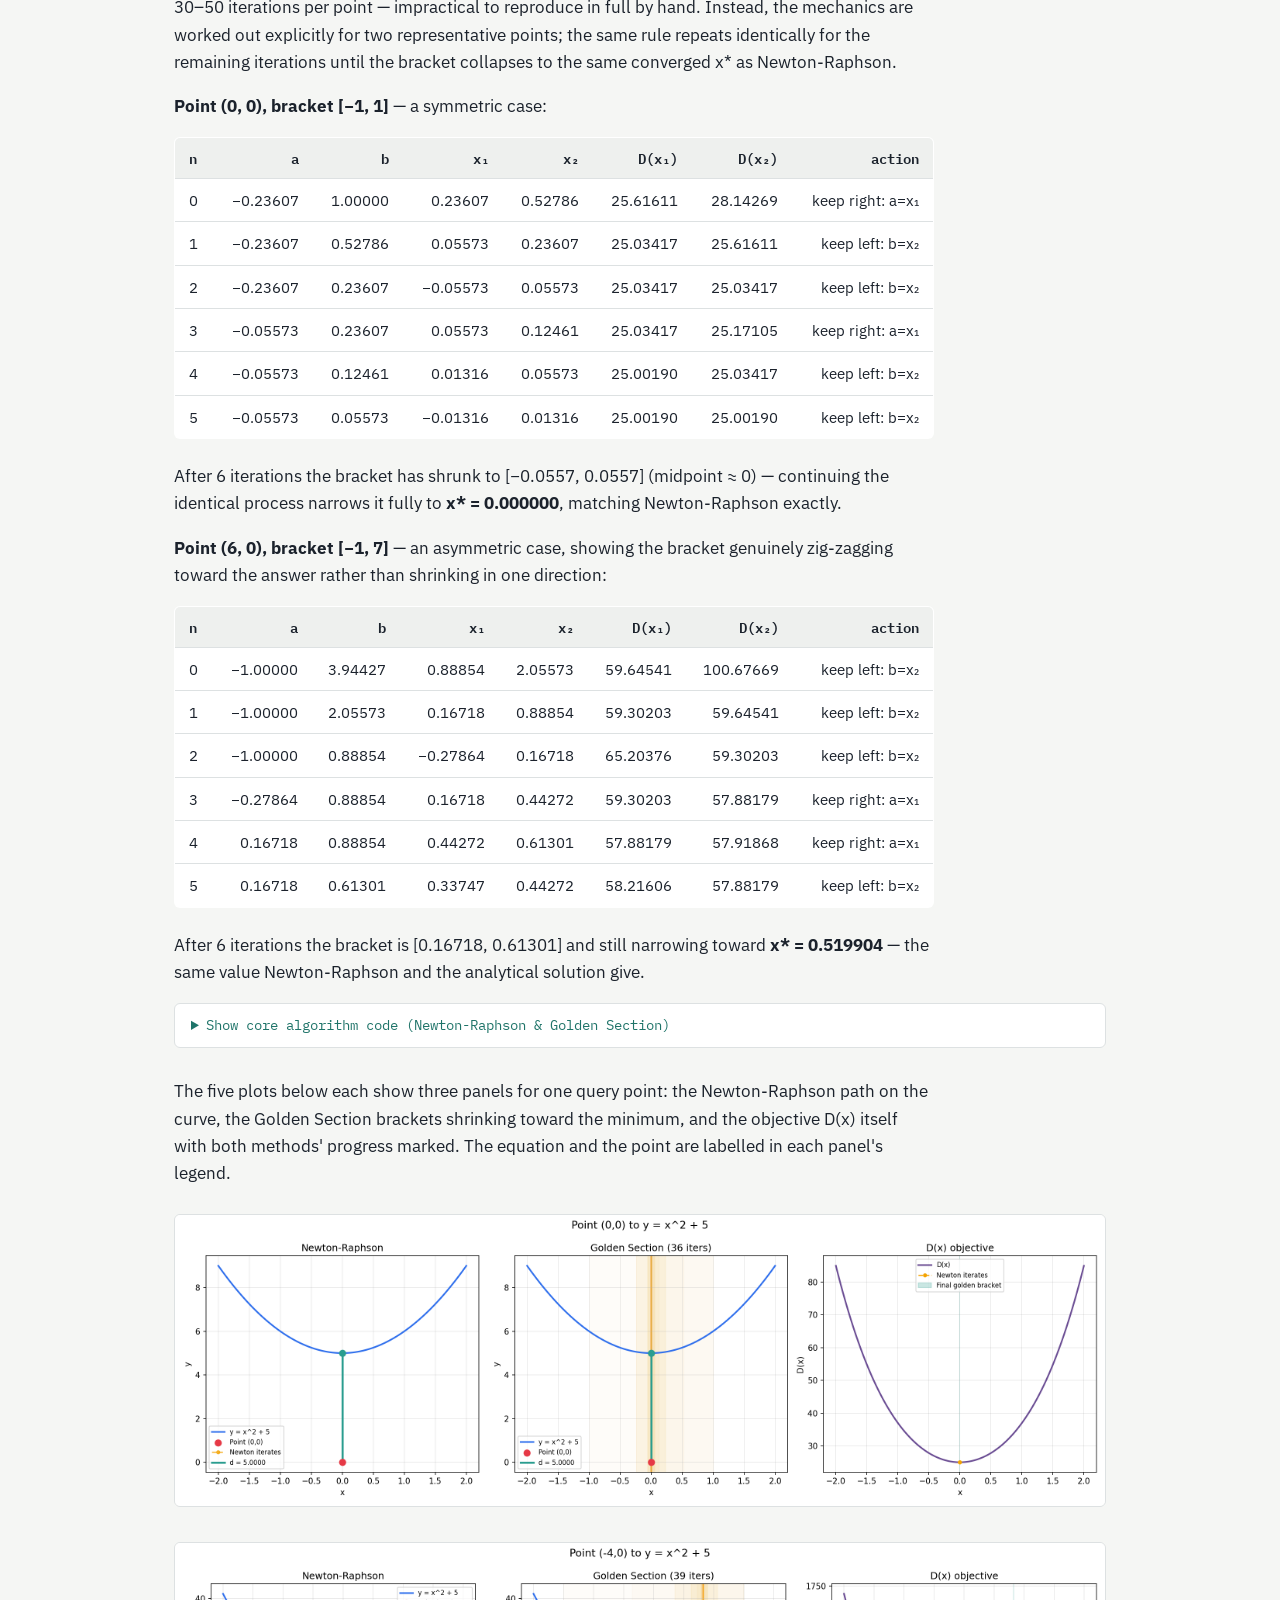
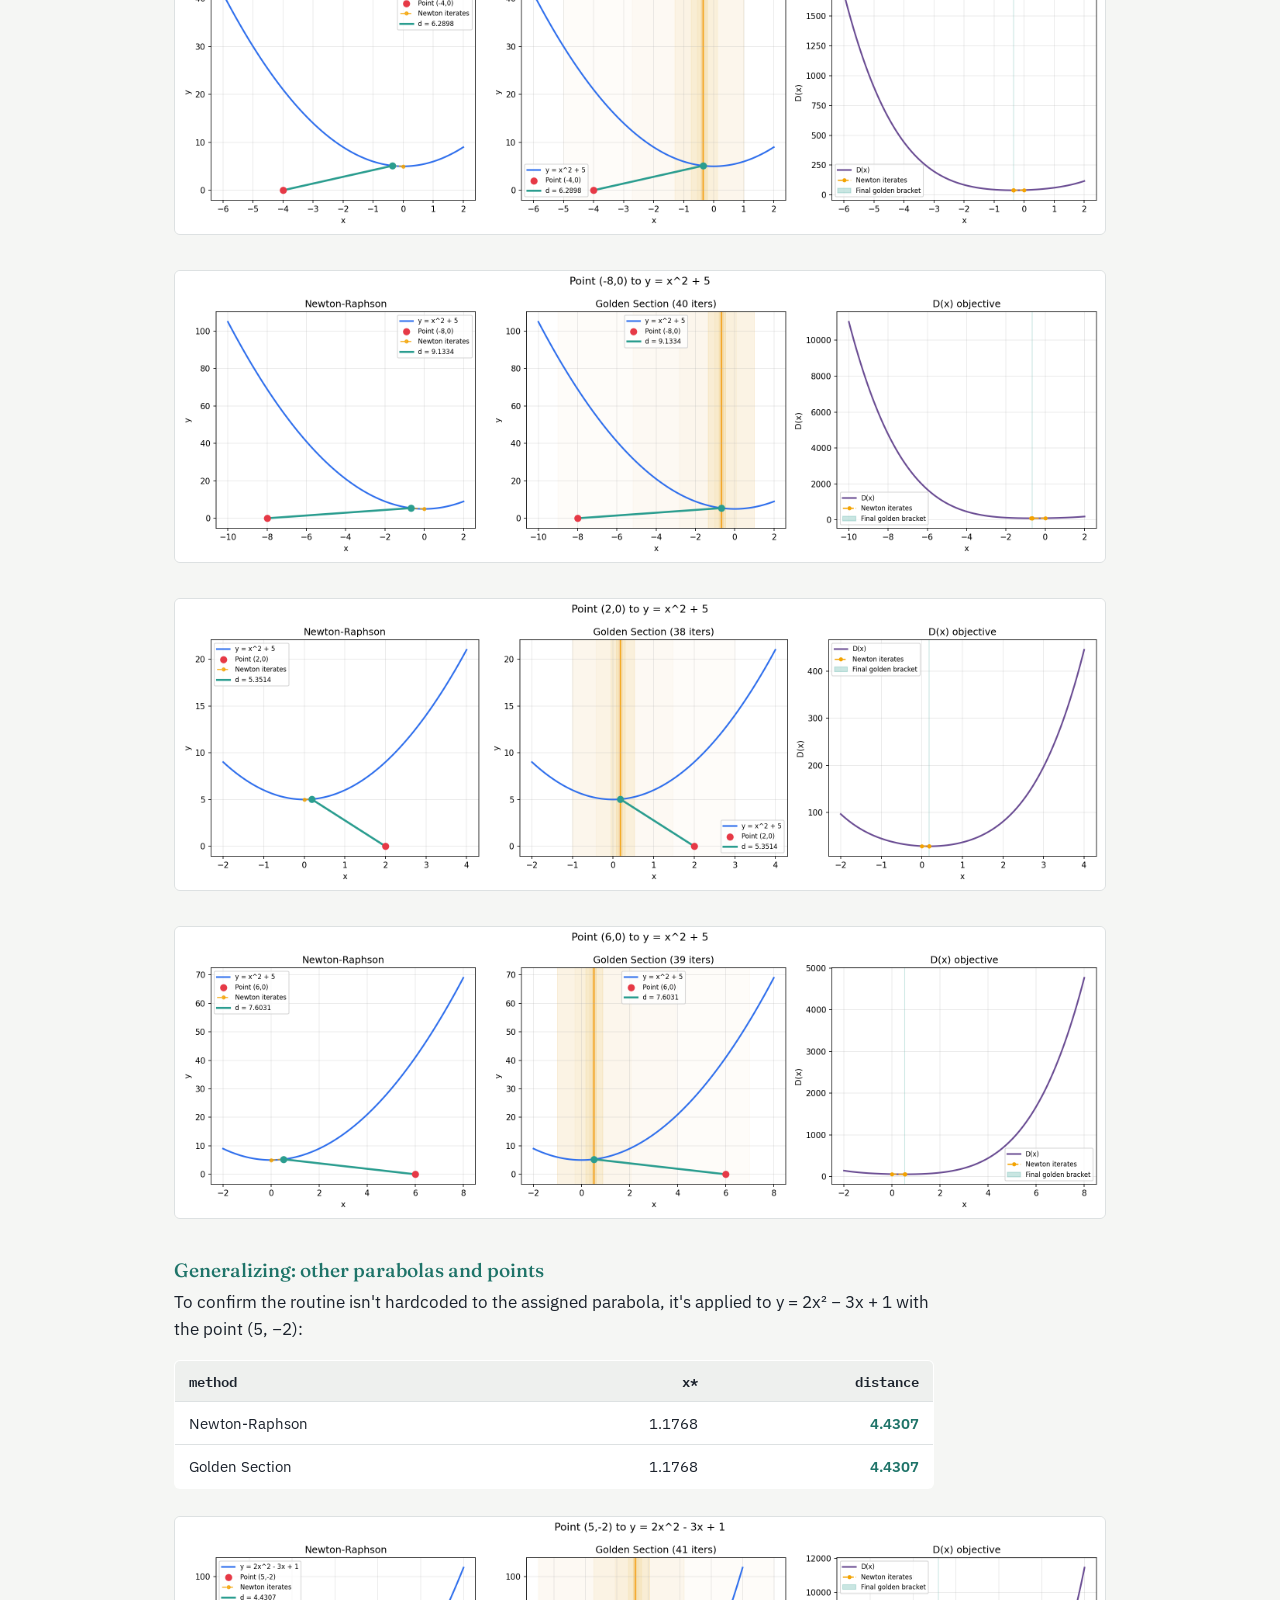
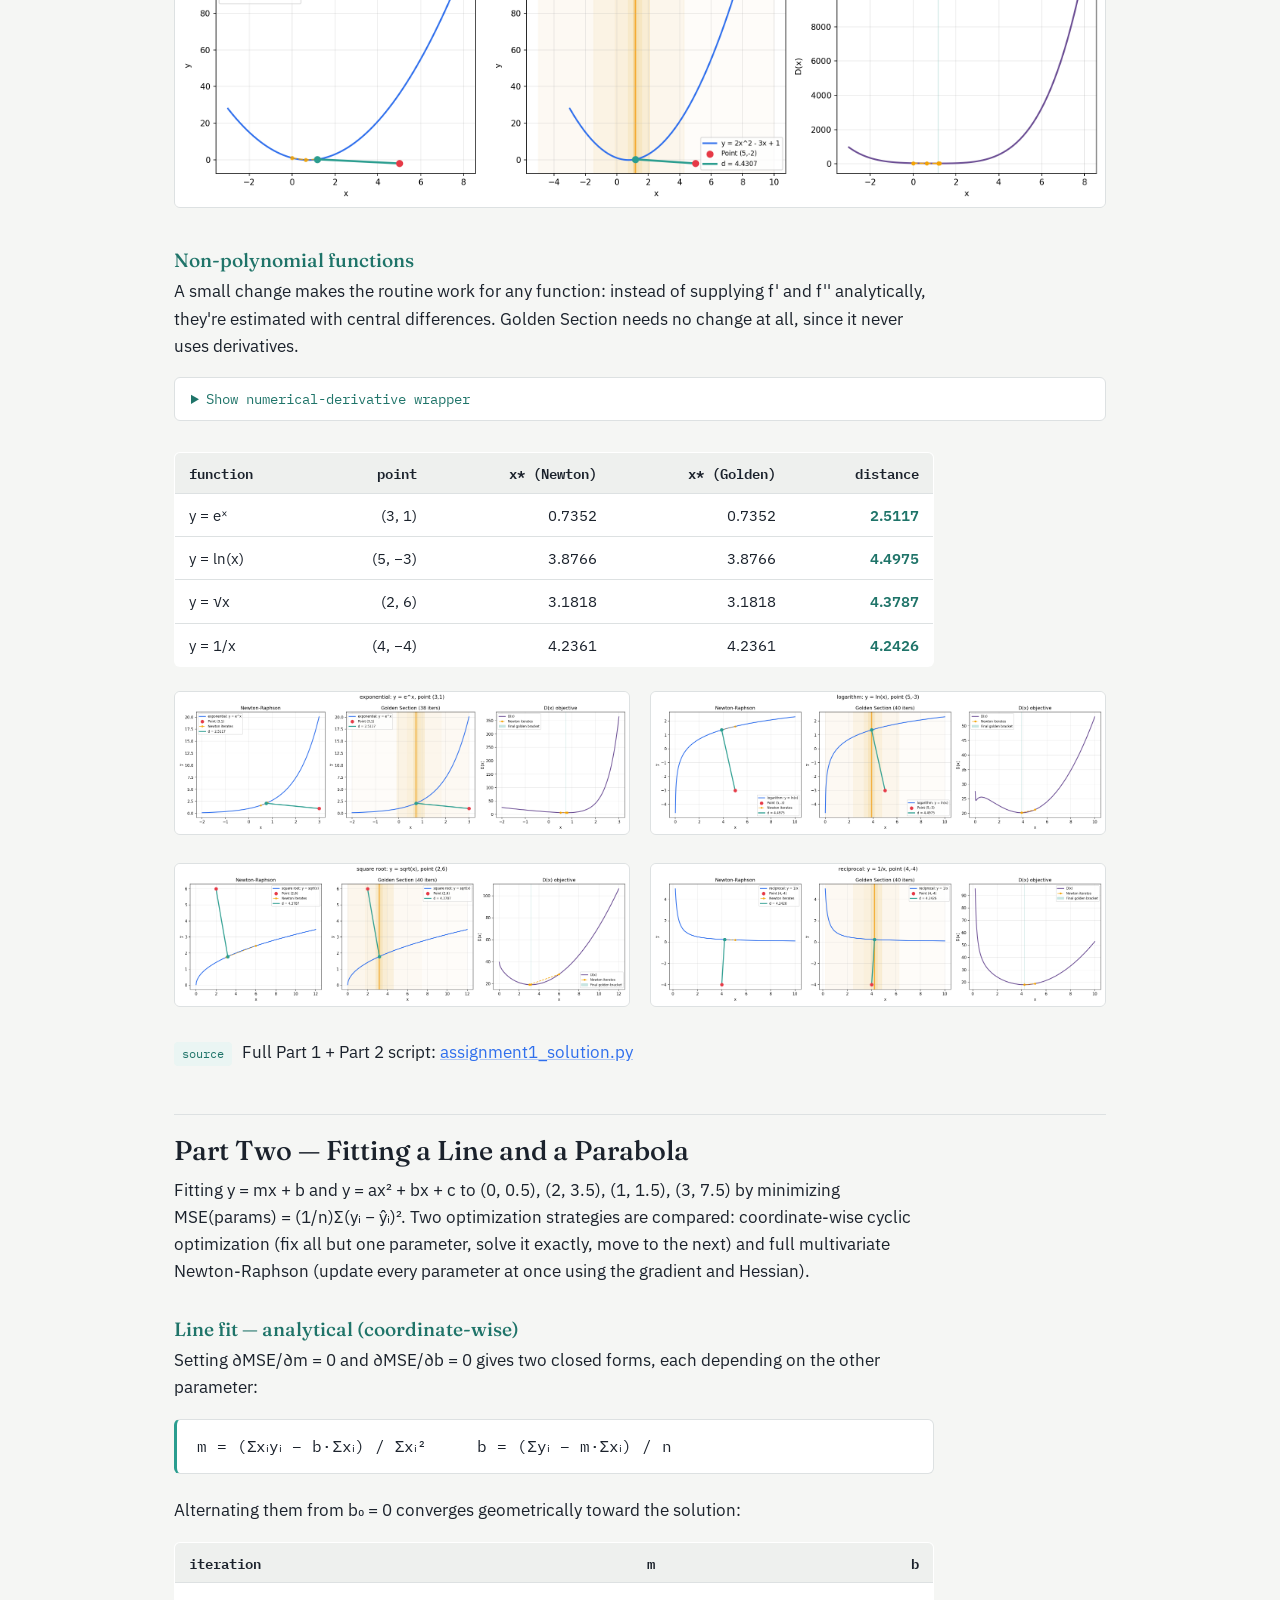
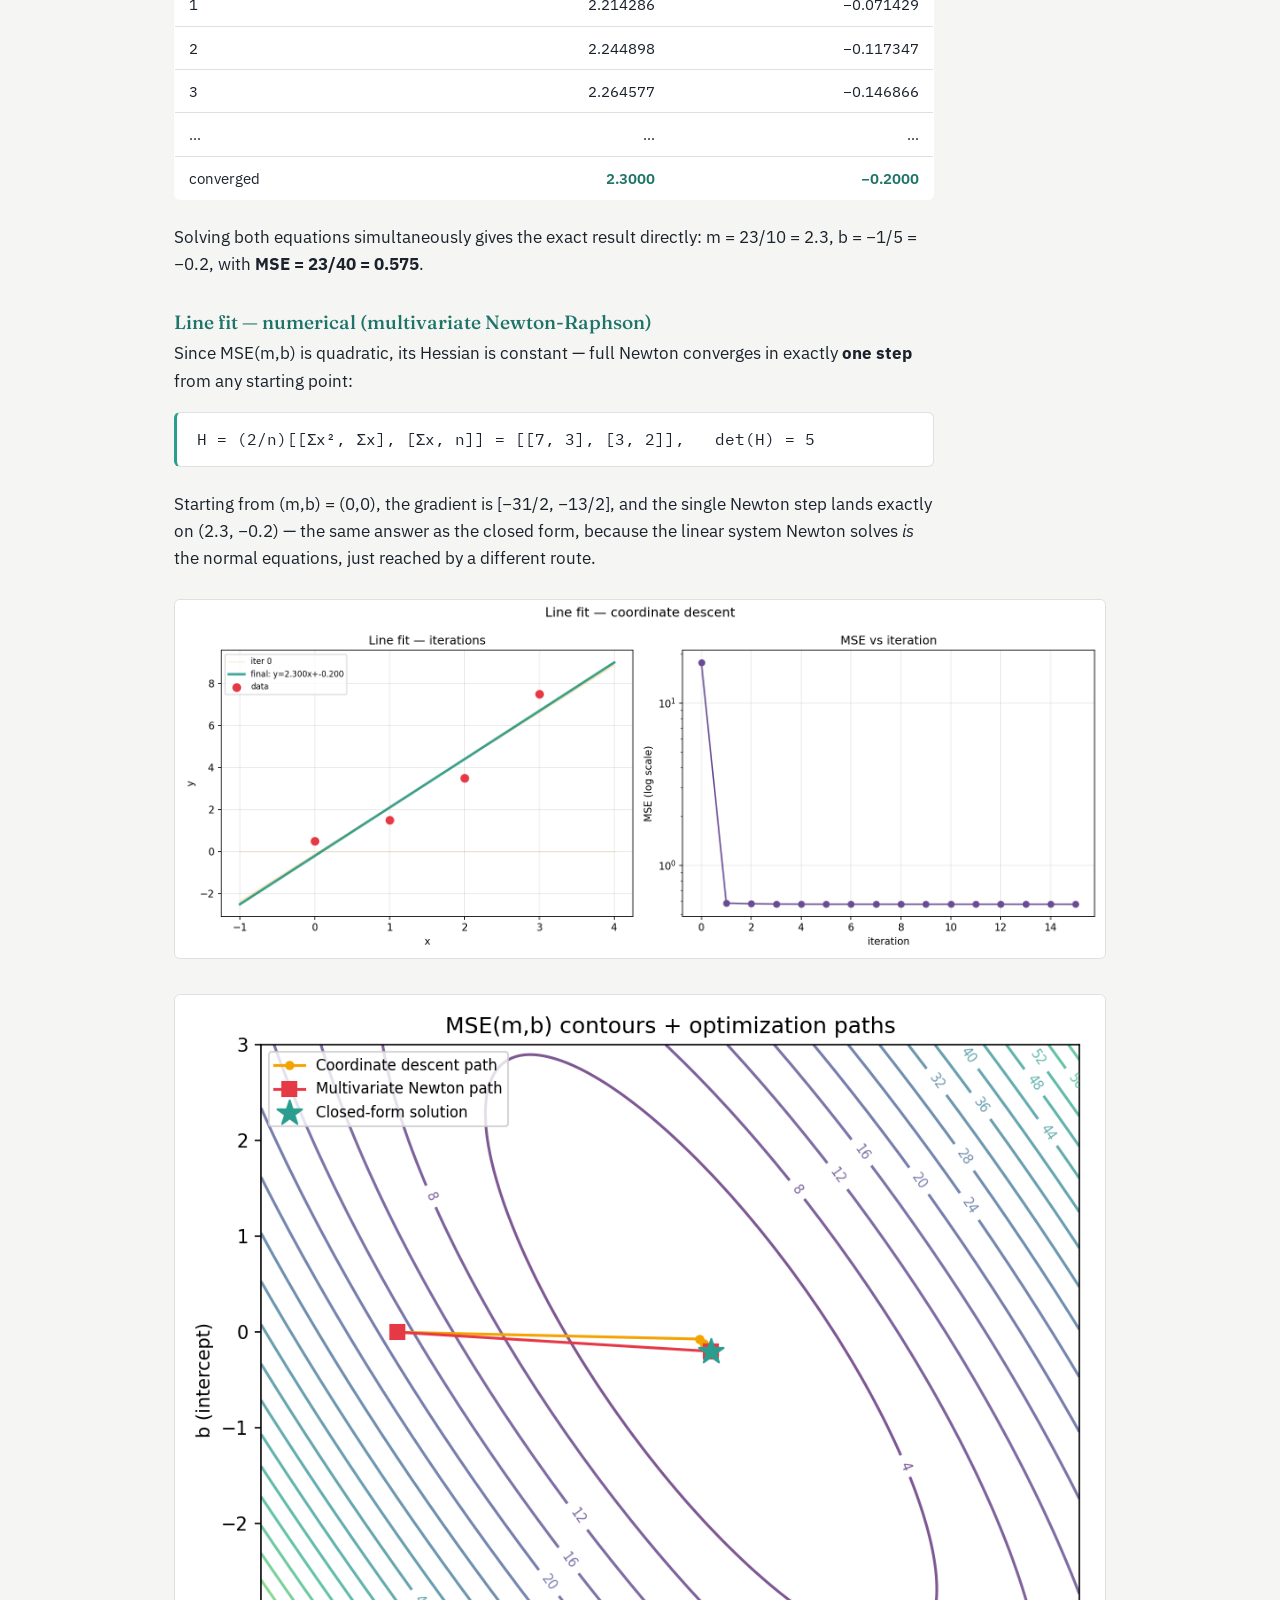
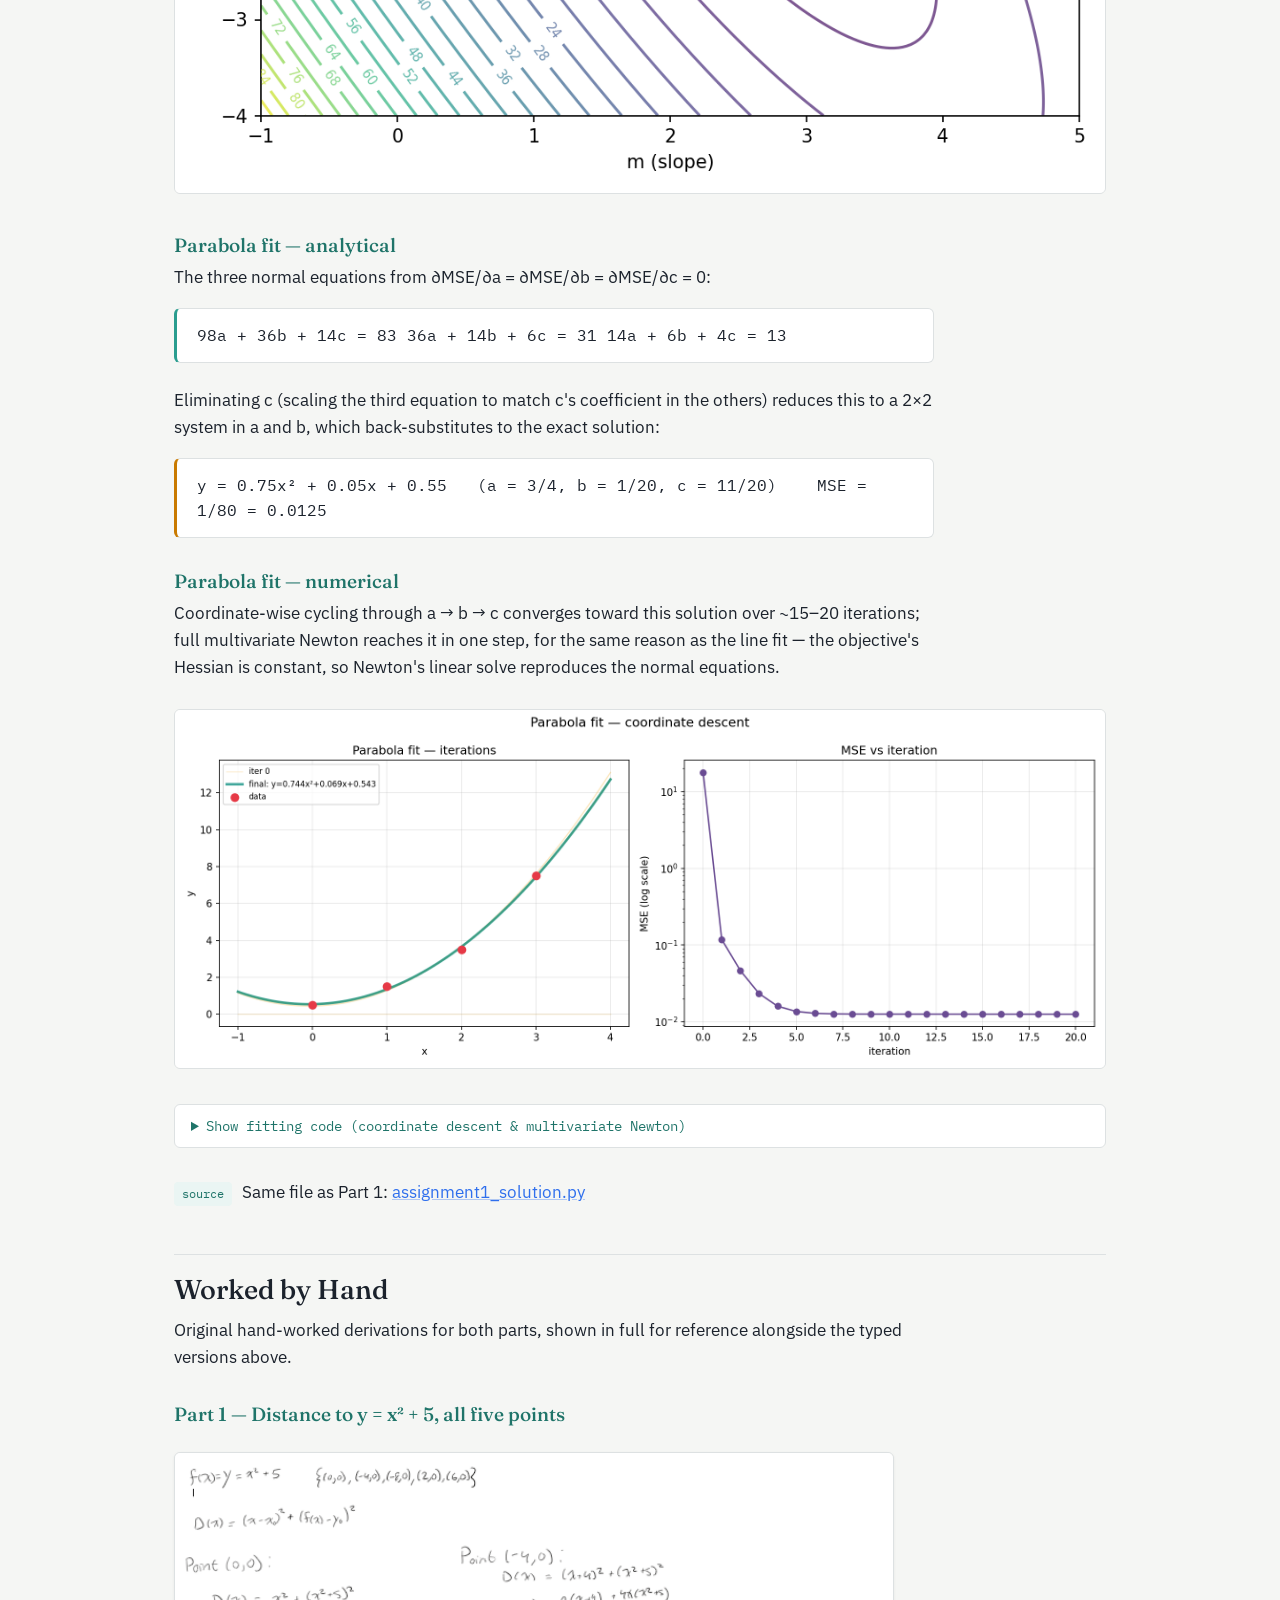
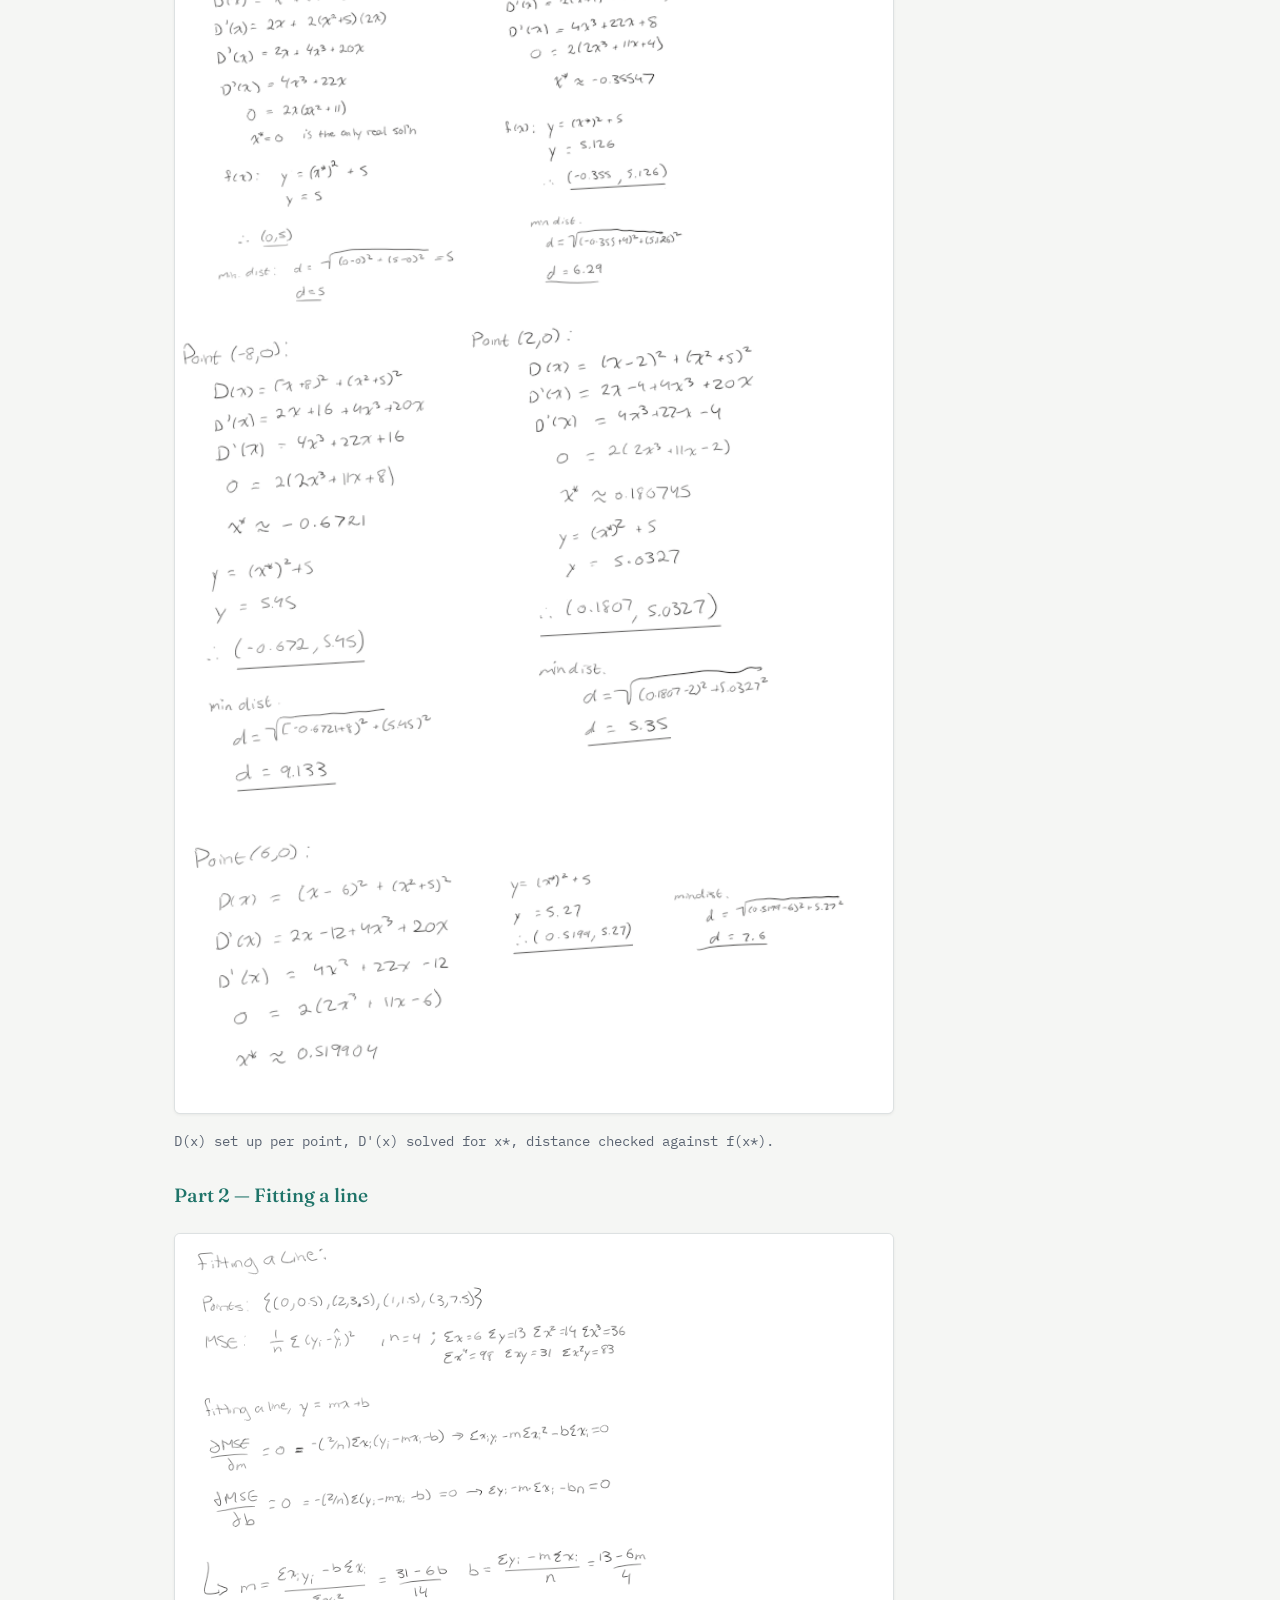
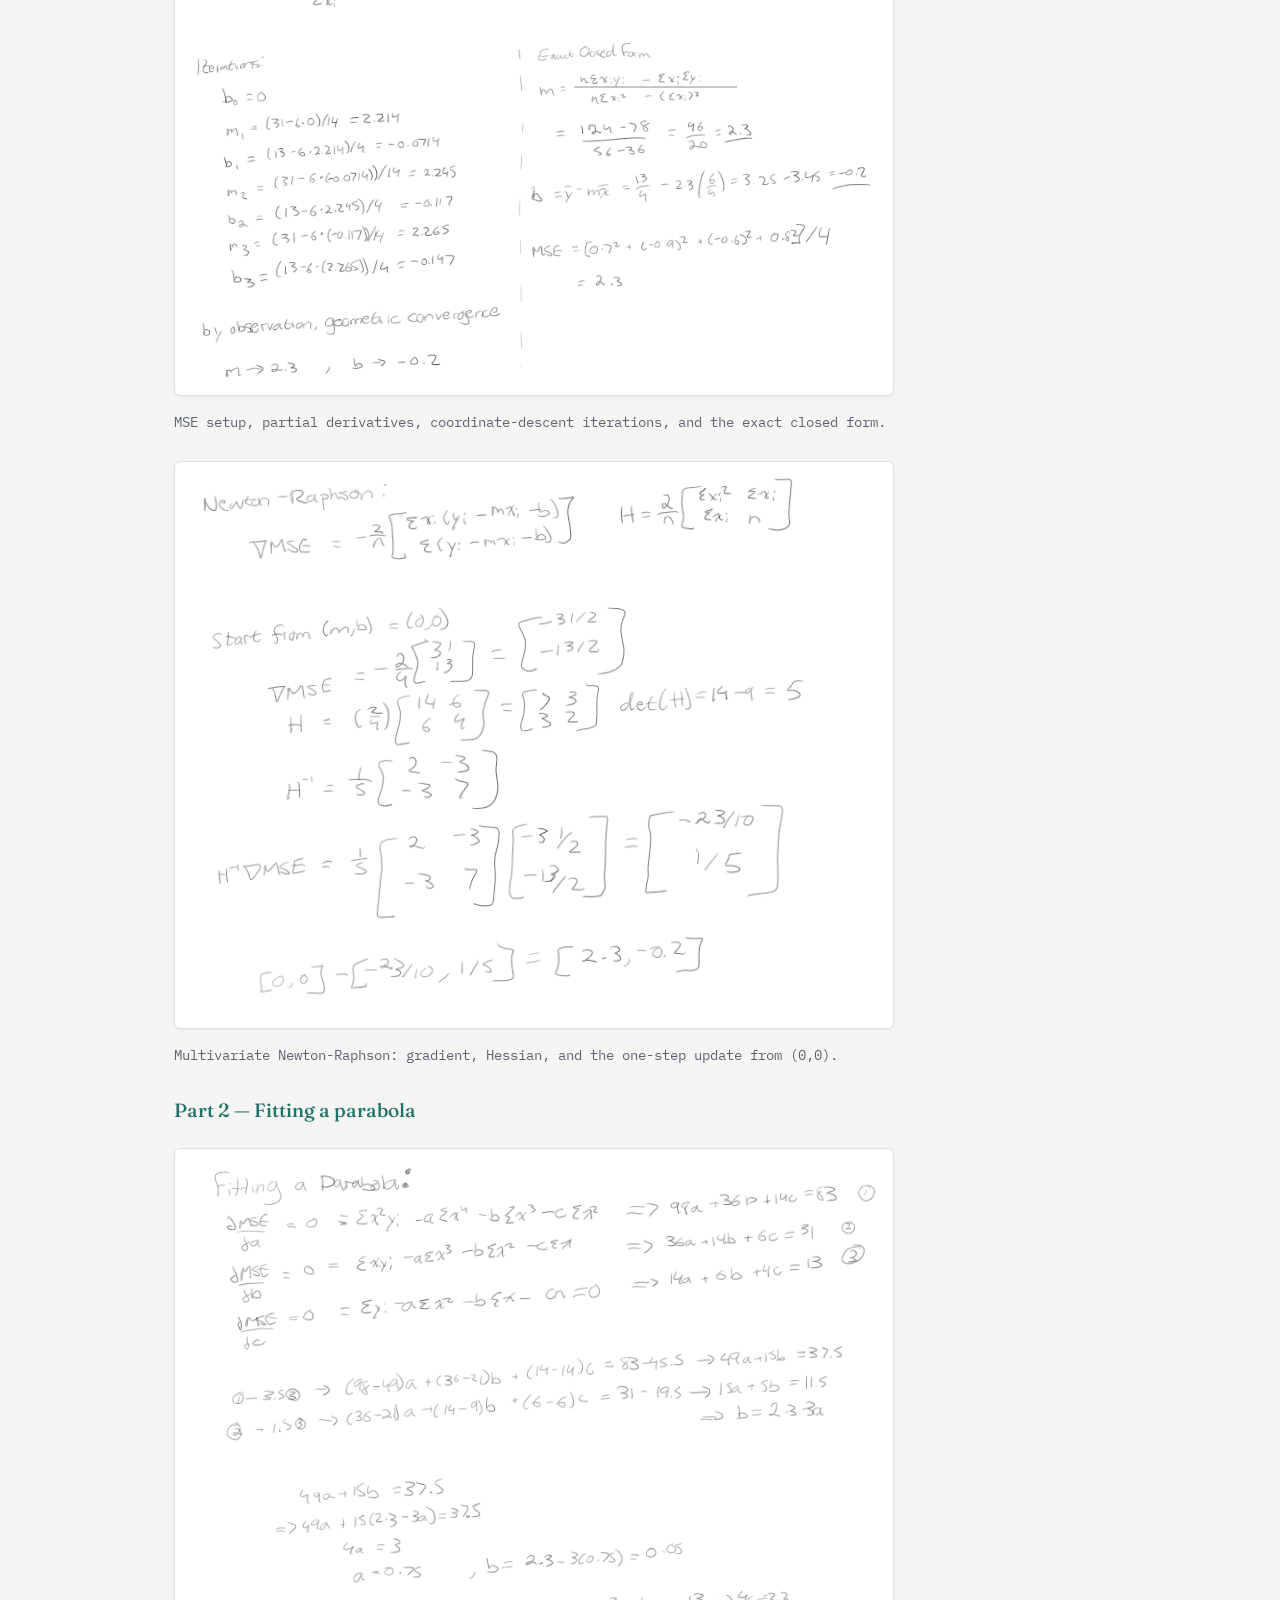
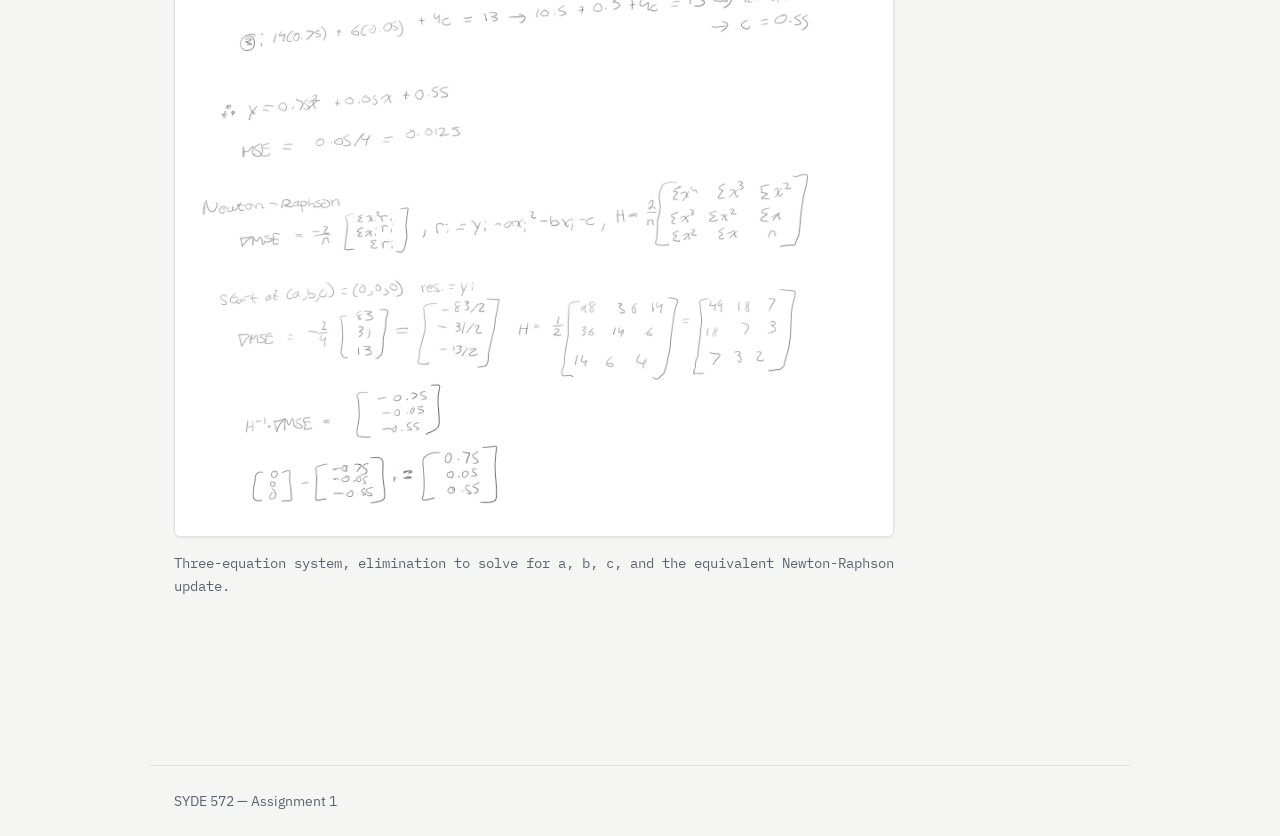
==== commit f2a7d24a: "Hand-written addition" ====
--- a/1/index.html
+++ b/1/index.html
@@ -90,6 +90,102 @@
     <div class="note">Both algorithms agree with the analytical answer above to at least 6 decimal places
     for every point tested.</div>
 
+    <h3>Newton-Raphson — worked by hand</h3>
+    <p>With f(x) = x² + 5, f'(x) = 2x, f''(x) = 2, and y₀ = 0, the update quantities work out to:</p>
+    <div class="eq">D'(x) = 4x³ + 22x − 2x₀ &nbsp;&nbsp;&nbsp; D''(x) = 12x² + 22 &nbsp;&nbsp;&nbsp; xₙ₊₁ = xₙ − D'(xₙ)/D''(xₙ)</div>
+    <p>Starting from x₀ᵍᵘᵉˢˢ = 0 for every point, convergence is quadratic — 2–3 real steps to 6 decimal places:</p>
+ 
+    <div class="plot-grid">
+      <table>
+        <caption style="caption-side:top; text-align:left; font-family:'IBM Plex Mono',monospace; font-size:.85rem; padding-bottom:6px; color:var(--muted);">Point (0, 0)</caption>
+        <thead><tr><th>n</th><th>xₙ</th><th>D'(xₙ)</th><th>D''(xₙ)</th><th>xₙ₊₁</th></tr></thead>
+        <tbody>
+          <tr><td>0</td><td>0.000000</td><td>0.000000</td><td>22.0000</td><td class="hero-num">0.000000</td></tr>
+        </tbody>
+      </table>
+ 
+      <table>
+        <caption style="caption-side:top; text-align:left; font-family:'IBM Plex Mono',monospace; font-size:.85rem; padding-bottom:6px; color:var(--muted);">Point (−4, 0)</caption>
+        <thead><tr><th>n</th><th>xₙ</th><th>D'(xₙ)</th><th>D''(xₙ)</th><th>xₙ₊₁</th></tr></thead>
+        <tbody>
+          <tr><td>0</td><td>0.000000</td><td>8.000000</td><td>22.0000</td><td>−0.363636</td></tr>
+          <tr><td>1</td><td>−0.363636</td><td>−0.192337</td><td>23.5868</td><td>−0.355482</td></tr>
+          <tr><td>2</td><td>−0.355482</td><td>−0.000288</td><td>23.5164</td><td>−0.355470</td></tr>
+          <tr><td>3</td><td>−0.355470</td><td>−0.000000</td><td>23.5163</td><td class="hero-num">−0.355470</td></tr>
+        </tbody>
+      </table>
+ 
+      <table>
+        <caption style="caption-side:top; text-align:left; font-family:'IBM Plex Mono',monospace; font-size:.85rem; padding-bottom:6px; color:var(--muted);">Point (−8, 0)</caption>
+        <thead><tr><th>n</th><th>xₙ</th><th>D'(xₙ)</th><th>D''(xₙ)</th><th>xₙ₊₁</th></tr></thead>
+        <tbody>
+          <tr><td>0</td><td>0.000000</td><td>16.000000</td><td>22.0000</td><td>−0.727273</td></tr>
+          <tr><td>1</td><td>−0.727273</td><td>−1.538693</td><td>28.3471</td><td>−0.672992</td></tr>
+          <tr><td>2</td><td>−0.672992</td><td>−0.025074</td><td>27.4350</td><td>−0.672078</td></tr>
+          <tr><td>3</td><td>−0.672078</td><td>−0.000007</td><td>27.4203</td><td class="hero-num">−0.672078</td></tr>
+        </tbody>
+      </table>
+ 
+      <table>
+        <caption style="caption-side:top; text-align:left; font-family:'IBM Plex Mono',monospace; font-size:.85rem; padding-bottom:6px; color:var(--muted);">Point (2, 0)</caption>
+        <thead><tr><th>n</th><th>xₙ</th><th>D'(xₙ)</th><th>D''(xₙ)</th><th>xₙ₊₁</th></tr></thead>
+        <tbody>
+          <tr><td>0</td><td>0.000000</td><td>−4.000000</td><td>22.0000</td><td>0.181818</td></tr>
+          <tr><td>1</td><td>0.181818</td><td>0.024042</td><td>22.3967</td><td>0.180745</td></tr>
+          <tr><td>2</td><td>0.180745</td><td>0.000003</td><td>22.3920</td><td class="hero-num">0.180745</td></tr>
+        </tbody>
+      </table>
+ 
+      <table>
+        <caption style="caption-side:top; text-align:left; font-family:'IBM Plex Mono',monospace; font-size:.85rem; padding-bottom:6px; color:var(--muted);">Point (6, 0)</caption>
+        <thead><tr><th>n</th><th>xₙ</th><th>D'(xₙ)</th><th>D''(xₙ)</th><th>xₙ₊₁</th></tr></thead>
+        <tbody>
+          <tr><td>0</td><td>0.000000</td><td>−12.000000</td><td>22.0000</td><td>0.545455</td></tr>
+          <tr><td>1</td><td>0.545455</td><td>0.649136</td><td>25.5702</td><td>0.520068</td></tr>
+          <tr><td>2</td><td>0.520068</td><td>0.004153</td><td>25.2457</td><td>0.519904</td></tr>
+          <tr><td>3</td><td>0.519904</td><td>0.000000</td><td>25.2436</td><td class="hero-num">0.519904</td></tr>
+        </tbody>
+      </table>
+    </div>
+ 
+    <h3>Golden Section — worked by hand</h3>
+    <p>Golden Section converges linearly rather than quadratically, so reaching the 1e-7 tolerance
+    takes 30–50 iterations per point — impractical to reproduce in full by hand. Instead, the mechanics
+    are worked out explicitly for two representative points; the same rule repeats identically for the
+    remaining iterations until the bracket collapses to the same converged x* as Newton-Raphson.</p>
+ 
+    <p><strong>Point (0, 0), bracket [−1, 1]</strong> — a symmetric case:</p>
+    <table>
+      <thead><tr><th>n</th><th>a</th><th>b</th><th>x₁</th><th>x₂</th><th>D(x₁)</th><th>D(x₂)</th><th>action</th></tr></thead>
+      <tbody>
+        <tr><td>0</td><td>−0.23607</td><td>1.00000</td><td>0.23607</td><td>0.52786</td><td>25.61611</td><td>28.14269</td><td>keep right: a=x₁</td></tr>
+        <tr><td>1</td><td>−0.23607</td><td>0.52786</td><td>0.05573</td><td>0.23607</td><td>25.03417</td><td>25.61611</td><td>keep left: b=x₂</td></tr>
+        <tr><td>2</td><td>−0.23607</td><td>0.23607</td><td>−0.05573</td><td>0.05573</td><td>25.03417</td><td>25.03417</td><td>keep left: b=x₂</td></tr>
+        <tr><td>3</td><td>−0.05573</td><td>0.23607</td><td>0.05573</td><td>0.12461</td><td>25.03417</td><td>25.17105</td><td>keep right: a=x₁</td></tr>
+        <tr><td>4</td><td>−0.05573</td><td>0.12461</td><td>0.01316</td><td>0.05573</td><td>25.00190</td><td>25.03417</td><td>keep left: b=x₂</td></tr>
+        <tr><td>5</td><td>−0.05573</td><td>0.05573</td><td>−0.01316</td><td>0.01316</td><td>25.00190</td><td>25.00190</td><td>keep left: b=x₂</td></tr>
+      </tbody>
+    </table>
+    <p>After 6 iterations the bracket has shrunk to [−0.0557, 0.0557] (midpoint ≈ 0) — continuing the
+    identical process narrows it fully to <strong>x* = 0.000000</strong>, matching Newton-Raphson exactly.</p>
+ 
+    <p><strong>Point (6, 0), bracket [−1, 7]</strong> — an asymmetric case, showing the bracket
+    genuinely zig-zagging toward the answer rather than shrinking in one direction:</p>
+    <table>
+      <thead><tr><th>n</th><th>a</th><th>b</th><th>x₁</th><th>x₂</th><th>D(x₁)</th><th>D(x₂)</th><th>action</th></tr></thead>
+      <tbody>
+        <tr><td>0</td><td>−1.00000</td><td>3.94427</td><td>0.88854</td><td>2.05573</td><td>59.64541</td><td>100.67669</td><td>keep left: b=x₂</td></tr>
+        <tr><td>1</td><td>−1.00000</td><td>2.05573</td><td>0.16718</td><td>0.88854</td><td>59.30203</td><td>59.64541</td><td>keep left: b=x₂</td></tr>
+        <tr><td>2</td><td>−1.00000</td><td>0.88854</td><td>−0.27864</td><td>0.16718</td><td>65.20376</td><td>59.30203</td><td>keep left: b=x₂</td></tr>
+        <tr><td>3</td><td>−0.27864</td><td>0.88854</td><td>0.16718</td><td>0.44272</td><td>59.30203</td><td>57.88179</td><td>keep right: a=x₁</td></tr>
+        <tr><td>4</td><td>0.16718</td><td>0.88854</td><td>0.44272</td><td>0.61301</td><td>57.88179</td><td>57.91868</td><td>keep right: a=x₁</td></tr>
+        <tr><td>5</td><td>0.16718</td><td>0.61301</td><td>0.33747</td><td>0.44272</td><td>58.21606</td><td>57.88179</td><td>keep left: b=x₂</td></tr>
+      </tbody>
+    </table>
+    <p>After 6 iterations the bracket is [0.16718, 0.61301] and still narrowing toward
+    <strong>x* = 0.519904</strong> — the same value Newton-Raphson and the analytical solution give.</p>
+ 
+
     <details class="code">
       <summary>Show core algorithm code (Newton-Raphson &amp; Golden Section)</summary>
 <pre>def find_distance_newton(x0, y0, f, df, ddf, initial_guess=0.0,
--- a/style.css
+++ b/style.css
@@ -0,0 +1,174 @@
+@import url('https://fonts.googleapis.com/css2?family=Fraunces:opsz,wght@9..144,400;9..144,500;9..144,600&family=IBM+Plex+Sans:wght@400;500;600&family=IBM+Plex+Mono:wght@400;500&display=swap');
+
+:root {
+  --bg: #f5f6f4;
+  --surface: #ffffff;
+  --ink: #1b222c;
+  --muted: #5b6472;
+  --rule: #dde1e2;
+  --teal: #2a9d8f;
+  --teal-deep: #1f7469;
+  --amber: #c97a00;
+  --blue: #2f6fed;
+  --radius: 6px;
+  --content-w: 760px;
+}
+
+* { box-sizing: border-box; }
+
+html { scroll-behavior: smooth; }
+
+body {
+  margin: 0;
+  background: var(--bg);
+  color: var(--ink);
+  font-family: 'IBM Plex Sans', -apple-system, sans-serif;
+  font-size: 17px;
+  line-height: 1.6;
+}
+
+h1, h2, h3 {
+  font-family: 'Fraunces', Georgia, serif;
+  font-weight: 500;
+  line-height: 1.15;
+  margin: 0 0 .4em;
+}
+
+h1 { font-size: 2.6rem; font-weight: 600; }
+h2 { font-size: 1.7rem; margin-top: 3rem; padding-top: 1.2rem; border-top: 1px solid var(--rule); }
+h3 { font-size: 1.2rem; margin-top: 2rem; color: var(--teal-deep); }
+
+p { margin: 0 0 1em; max-width: var(--content-w); }
+ul, ol { max-width: var(--content-w); padding-left: 1.3em; }
+li { margin-bottom: .4em; }
+
+a { color: var(--blue); text-decoration-color: rgba(47,111,237,.35); }
+a:hover { text-decoration-color: var(--blue); }
+
+code, pre, .mono { font-family: 'IBM Plex Mono', monospace; }
+
+.wrap { max-width: 980px; margin: 0 auto; padding: 0 24px 80px; }
+
+/* ---------- top bar ---------- */
+.topbar {
+  position: sticky; top: 0; z-index: 10;
+  background: rgba(245,246,244,.92);
+  backdrop-filter: blur(6px);
+  border-bottom: 1px solid var(--rule);
+}
+.topbar-inner {
+  max-width: 980px; margin: 0 auto; padding: 14px 24px;
+  display: flex; align-items: center; justify-content: space-between;
+  font-size: .92rem;
+}
+.topbar a { color: var(--ink); text-decoration: none; margin-left: 22px; }
+.topbar a:first-child { margin-left: 0; }
+.topbar a:hover { color: var(--teal-deep); }
+.topbar .brand { font-family: 'Fraunces', serif; font-weight: 600; font-size: 1.05rem; }
+
+/* ---------- hero ---------- */
+.hero { padding: 64px 0 28px; }
+.hero .kicker { color: var(--muted); font-size: .95rem; margin-bottom: .6em; }
+.hero p.lede { font-size: 1.15rem; color: var(--muted); max-width: 620px; }
+
+/* ---------- equation blocks ---------- */
+.eq {
+  background: var(--surface);
+  border: 1px solid var(--rule);
+  border-left: 3px solid var(--teal);
+  border-radius: var(--radius);
+  padding: 14px 20px;
+  margin: 1.1em 0 1.5em;
+  font-family: 'IBM Plex Mono', monospace;
+  font-size: .98rem;
+  overflow-x: auto;
+  max-width: var(--content-w);
+}
+.eq.result { border-left-color: var(--amber); }
+
+/* ---------- step list (only used where content is genuinely sequential) ---------- */
+.steps { max-width: var(--content-w); }
+.step {
+  display: flex; gap: 14px; margin-bottom: 1.1em;
+}
+.step .num {
+  flex: none; width: 28px; height: 28px; border-radius: 50%;
+  background: var(--teal); color: #fff; font-size: .85rem;
+  display: flex; align-items: center; justify-content: center;
+  font-family: 'IBM Plex Mono', monospace;
+}
+.step .body p { margin-bottom: .3em; }
+
+/* ---------- results table ---------- */
+table {
+  border-collapse: collapse; width: 100%; max-width: var(--content-w);
+  margin: 1em 0 1.6em; font-size: .95rem; background: var(--surface);
+  border: 1px solid var(--rule); border-radius: var(--radius); overflow: hidden;
+}
+th, td { padding: 9px 14px; text-align: right; border-bottom: 1px solid var(--rule); }
+th:first-child, td:first-child { text-align: left; }
+thead th { background: #eef0ee; font-weight: 600; font-family: 'IBM Plex Mono', monospace; font-size: .85rem; }
+tbody tr:last-child td { border-bottom: none; }
+td.hero-num { color: var(--teal-deep); font-weight: 600; }
+
+/* ---------- plot gallery ---------- */
+.plot {
+  margin: 1.6em 0; max-width: 980px;
+}
+.plot img {
+  width: 100%; height: auto; border: 1px solid var(--rule);
+  border-radius: var(--radius); background: #fff;
+}
+.plot .cap { color: var(--muted); font-size: .9rem; margin-top: .5em; }
+
+.scan {
+  margin: 1.6em 0; max-width: 720px;
+}
+.scan img {
+  width: 100%; height: auto;
+  border: 1px solid var(--rule);
+  border-radius: var(--radius);
+  background: #fff;
+  box-shadow: 0 1px 3px rgba(0,0,0,.06);
+}
+.scan .cap { color: var(--muted); font-size: .88rem; margin-top: .5em; font-family: 'IBM Plex Mono', monospace; }
+
+.plot-grid {
+  display: grid; grid-template-columns: 1fr 1fr; gap: 20px;
+  max-width: 980px; margin: 1.4em 0;
+}
+@media (max-width: 720px) { .plot-grid { grid-template-columns: 1fr; } }
+.plot-grid .plot { margin: 0; }
+
+/* ---------- code blocks ---------- */
+details.code {
+  max-width: 980px; margin: 1em 0 1.8em;
+  border: 1px solid var(--rule); border-radius: var(--radius);
+  background: var(--surface);
+}
+details.code summary {
+  cursor: pointer; padding: 10px 16px; font-family: 'IBM Plex Mono', monospace;
+  font-size: .88rem; color: var(--teal-deep); user-select: none;
+}
+details.code summary:hover { color: var(--teal); }
+details.code pre {
+  margin: 0; padding: 0 16px 16px; overflow-x: auto;
+  font-size: .84rem; line-height: 1.55; color: #2b2b2b;
+}
+
+/* ---------- callout / note ---------- */
+.note {
+  max-width: var(--content-w); background: #fbf6ea; border: 1px solid #ecdfb8;
+  border-radius: var(--radius); padding: 12px 18px; font-size: .93rem; margin: 1.2em 0;
+}
+
+.badge {
+  display: inline-block; font-family: 'IBM Plex Mono', monospace; font-size: .78rem;
+  background: #eaf5f3; color: var(--teal-deep); padding: 2px 8px; border-radius: 4px;
+  margin-right: 6px;
+}
+
+footer {
+  max-width: 980px; margin: 60px auto 0; padding: 24px; color: var(--muted);
+  font-size: .88rem; border-top: 1px solid var(--rule);
+}
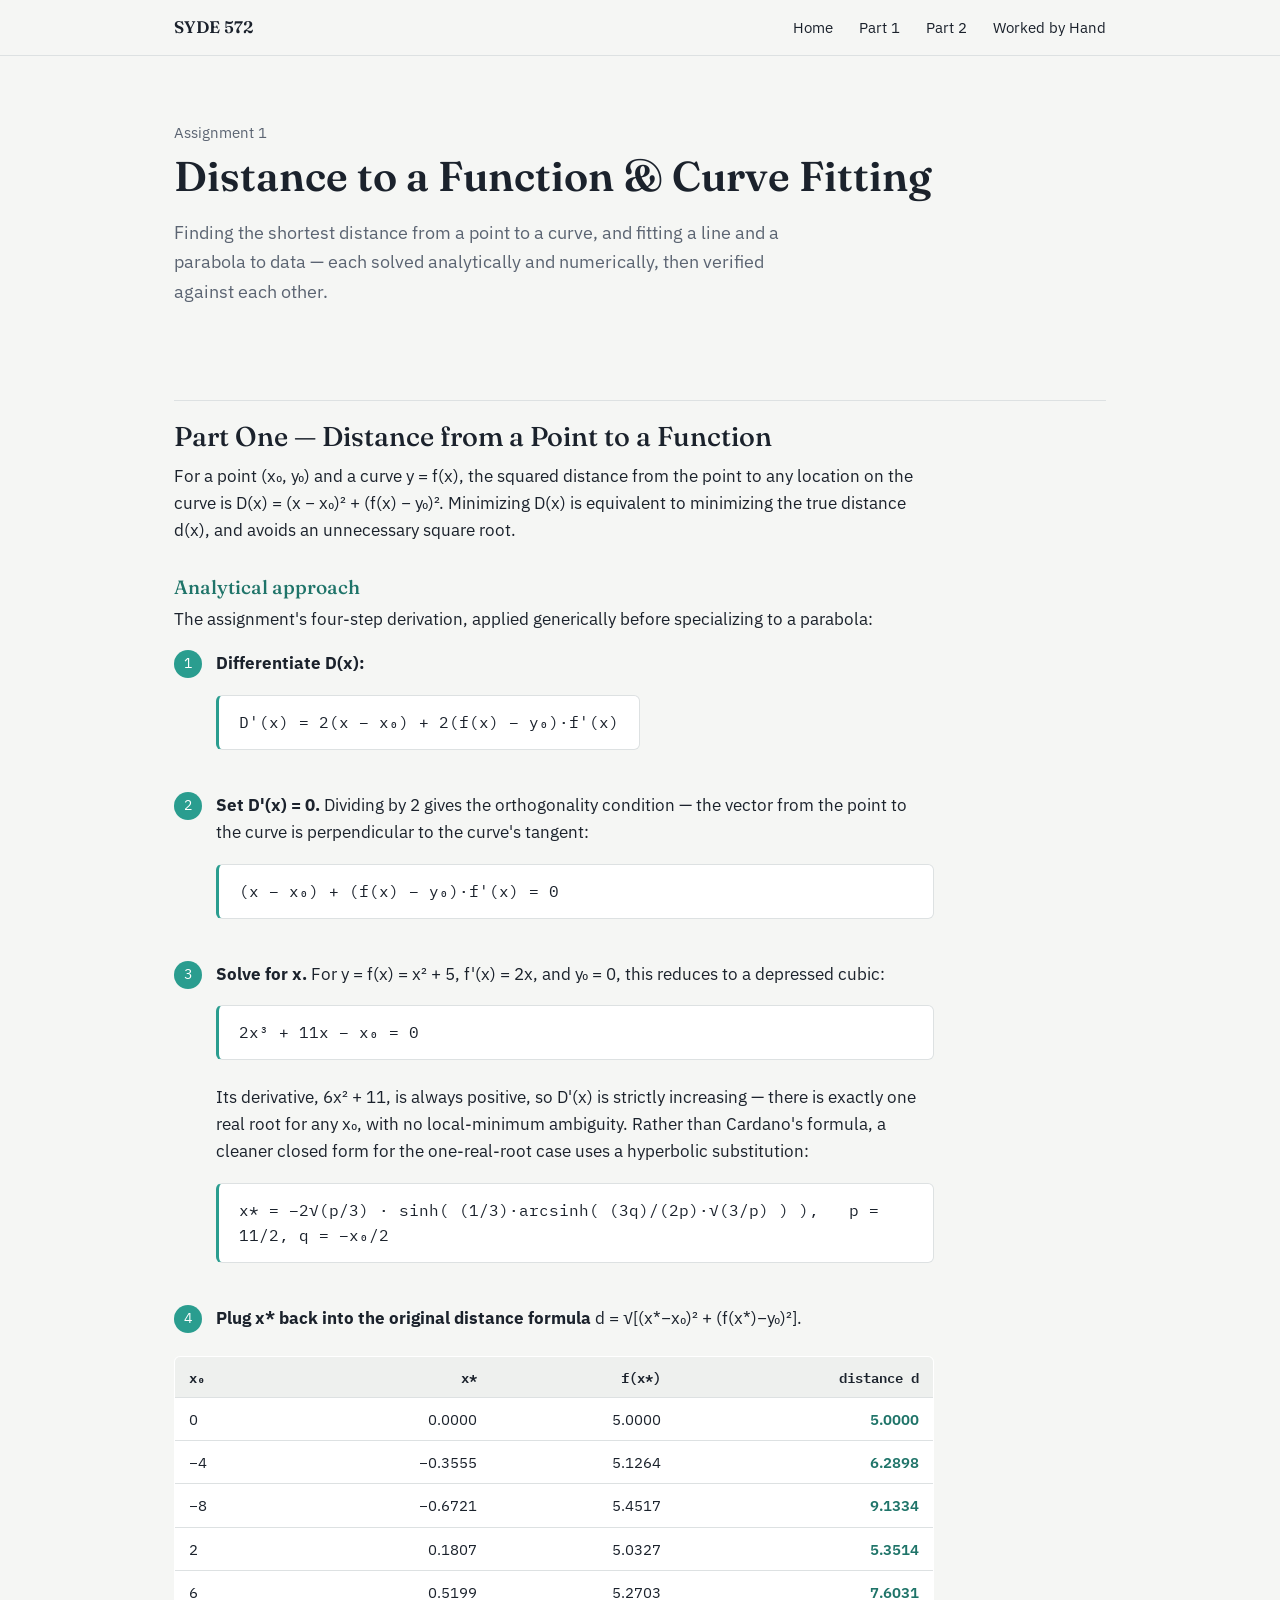
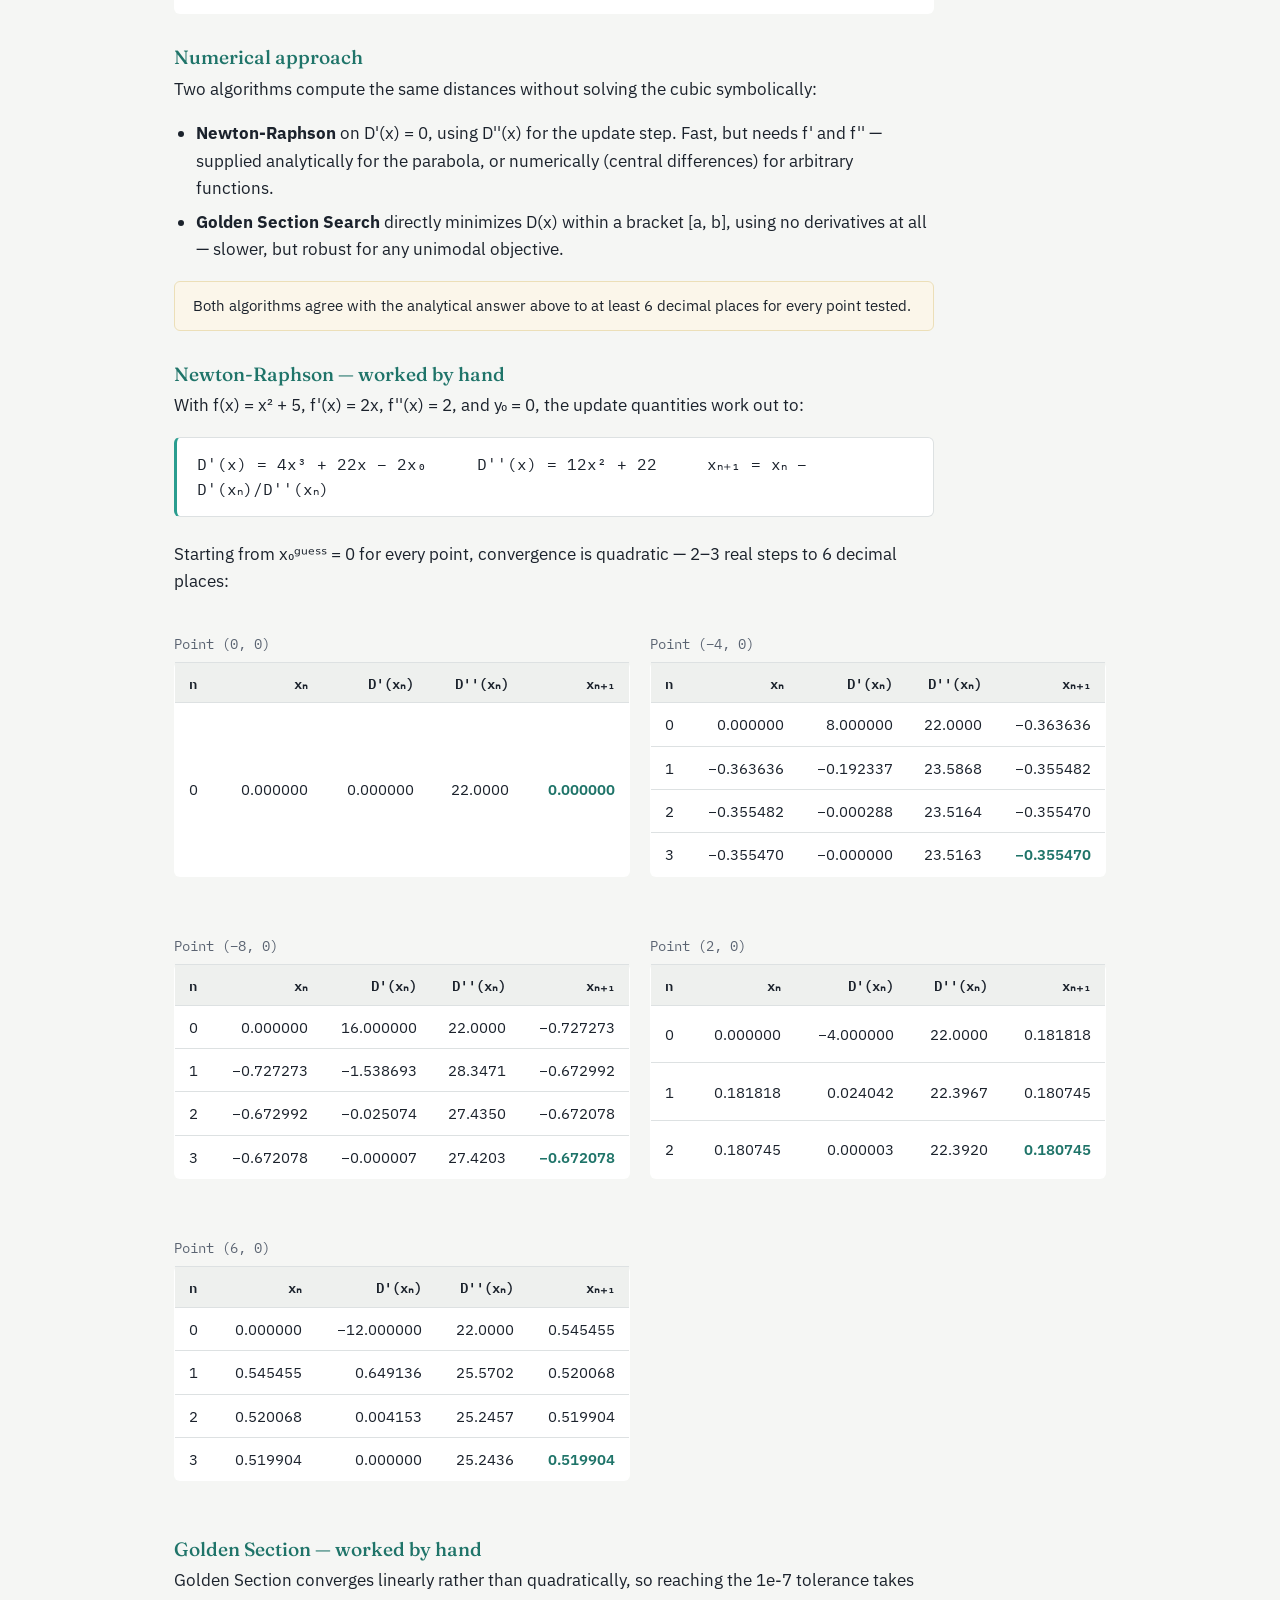
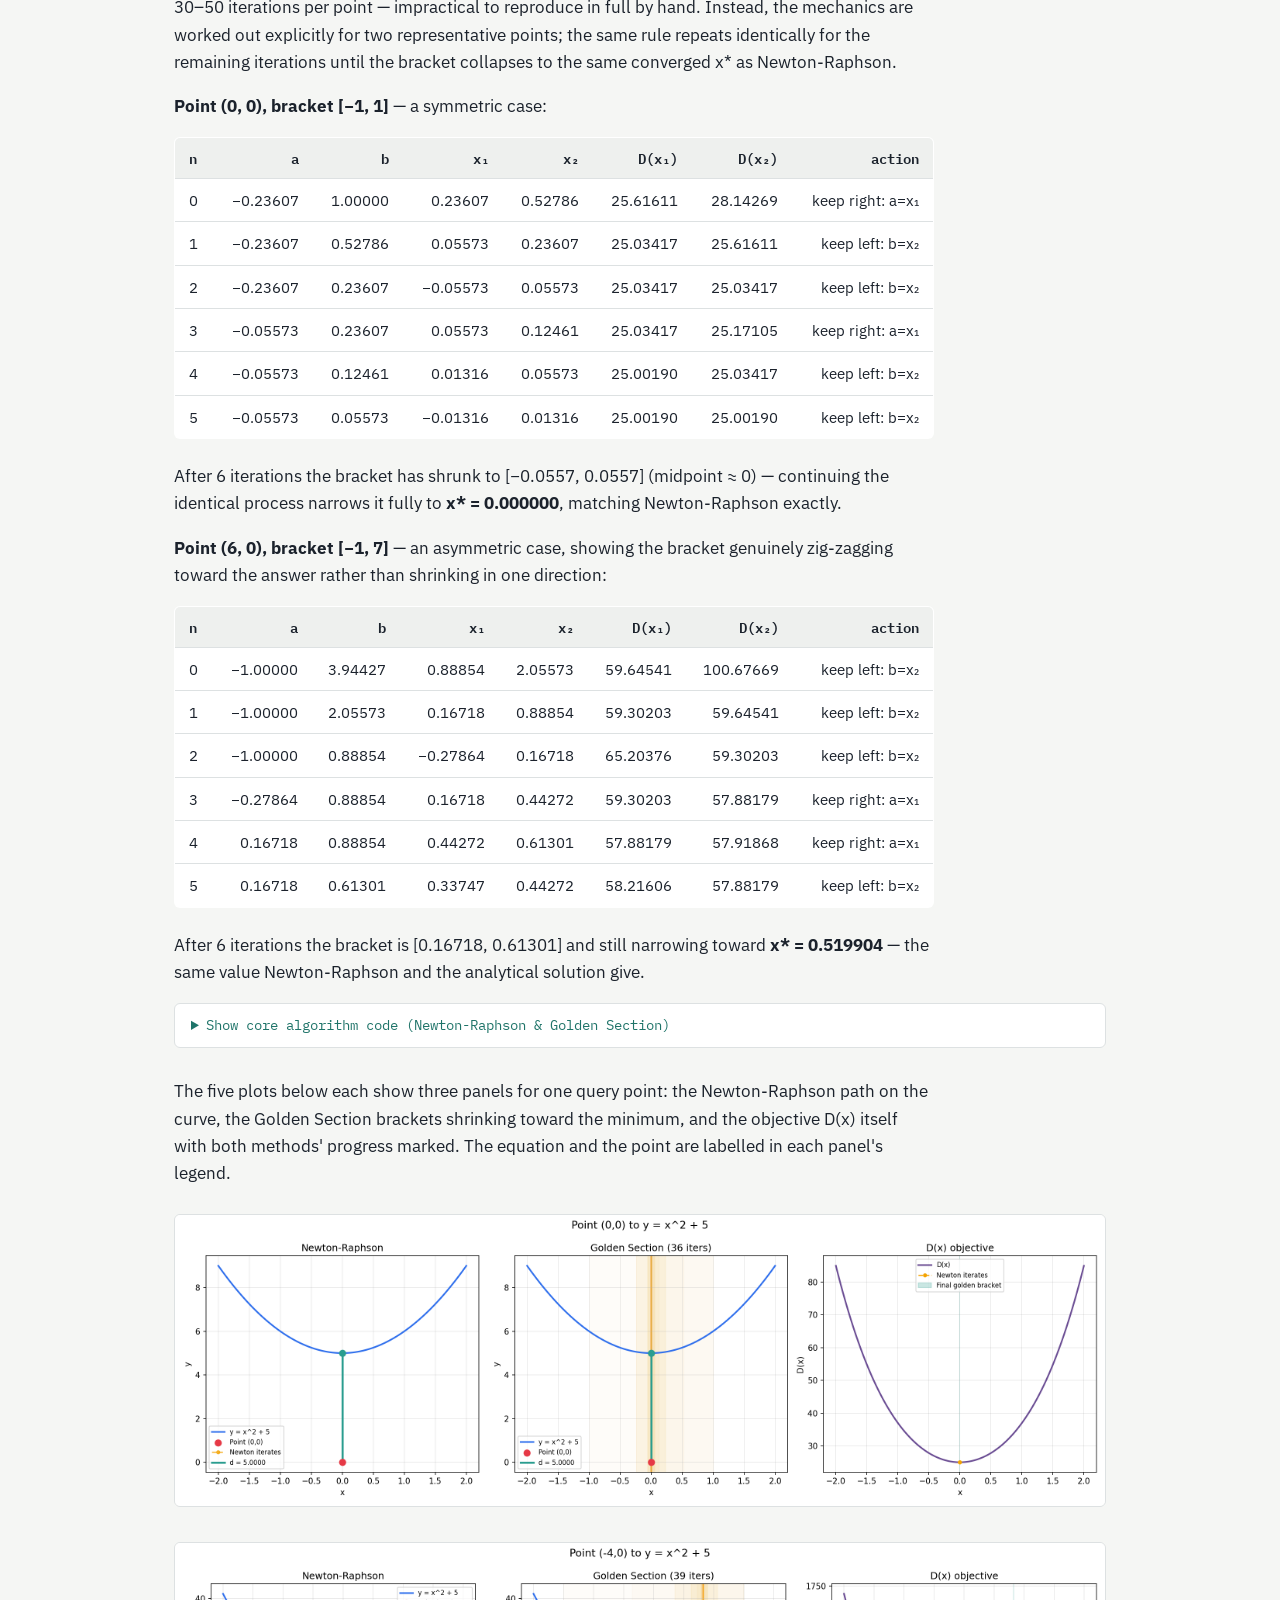
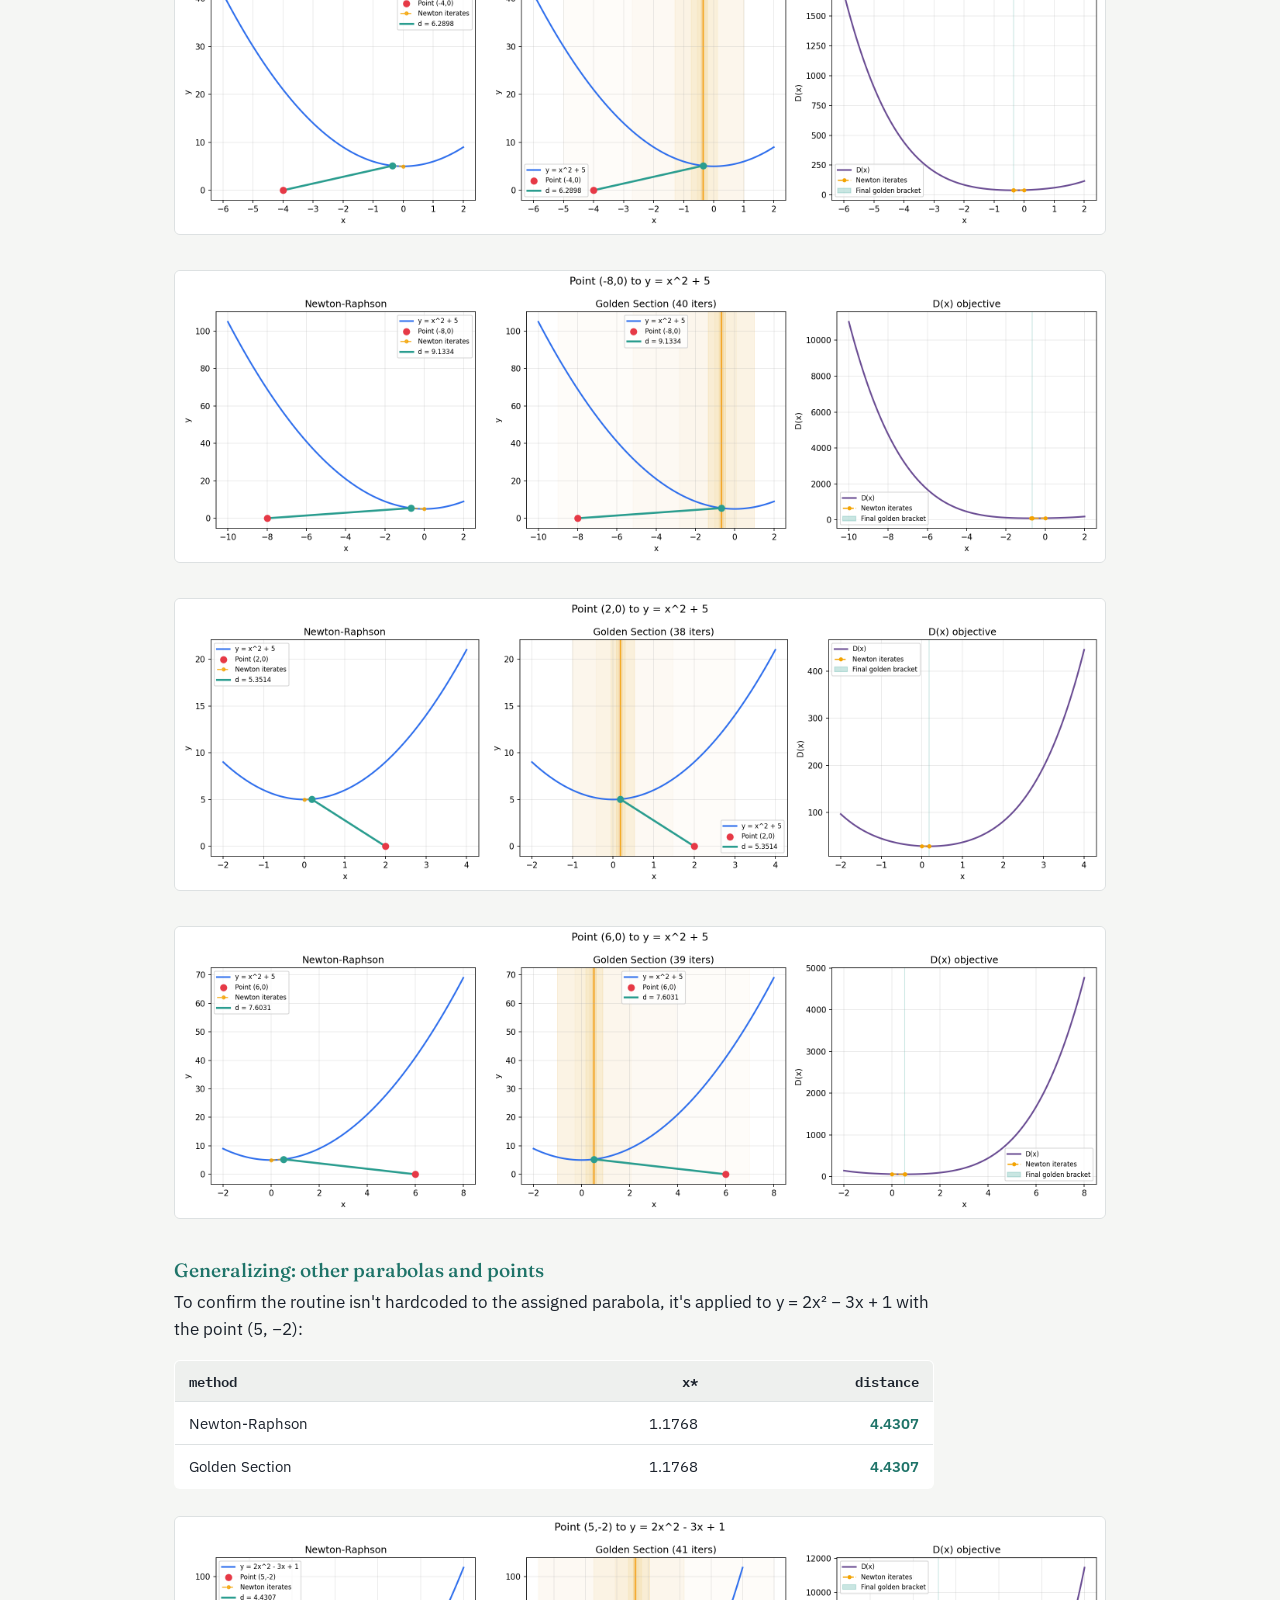
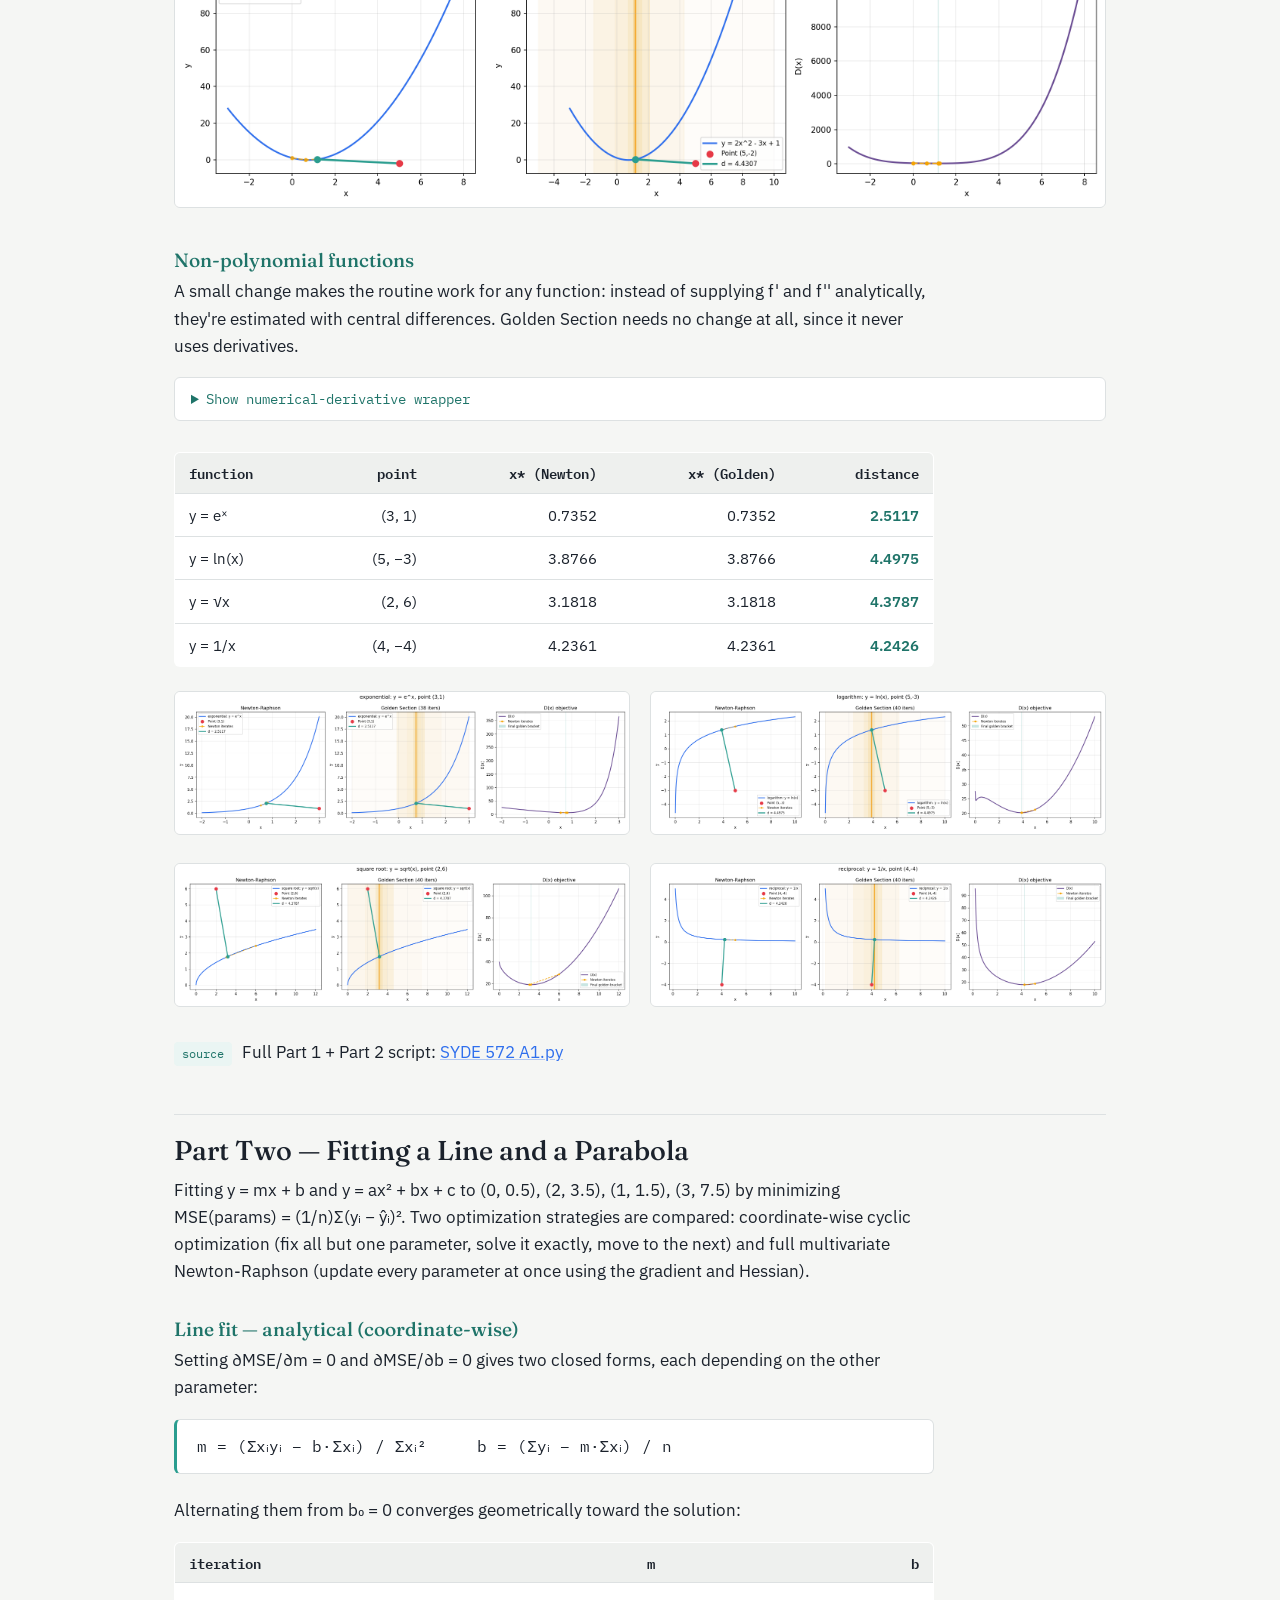
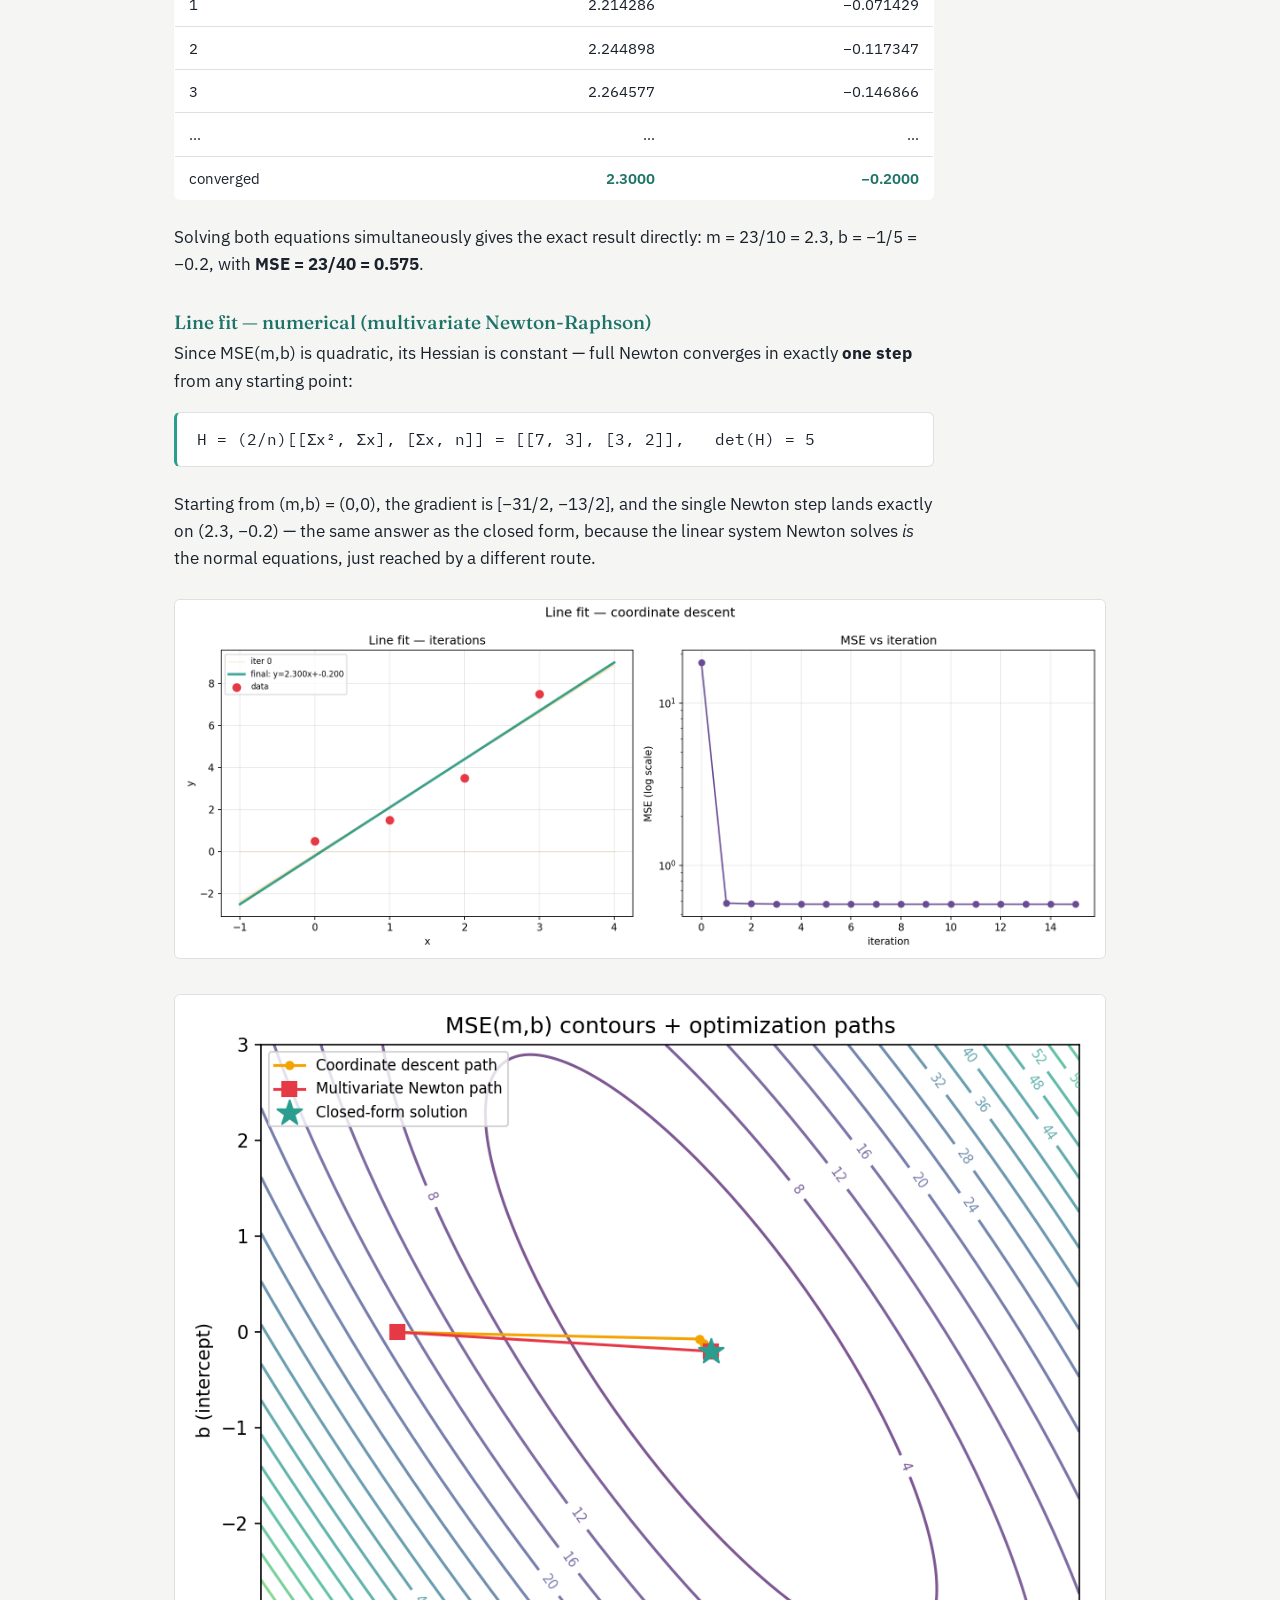
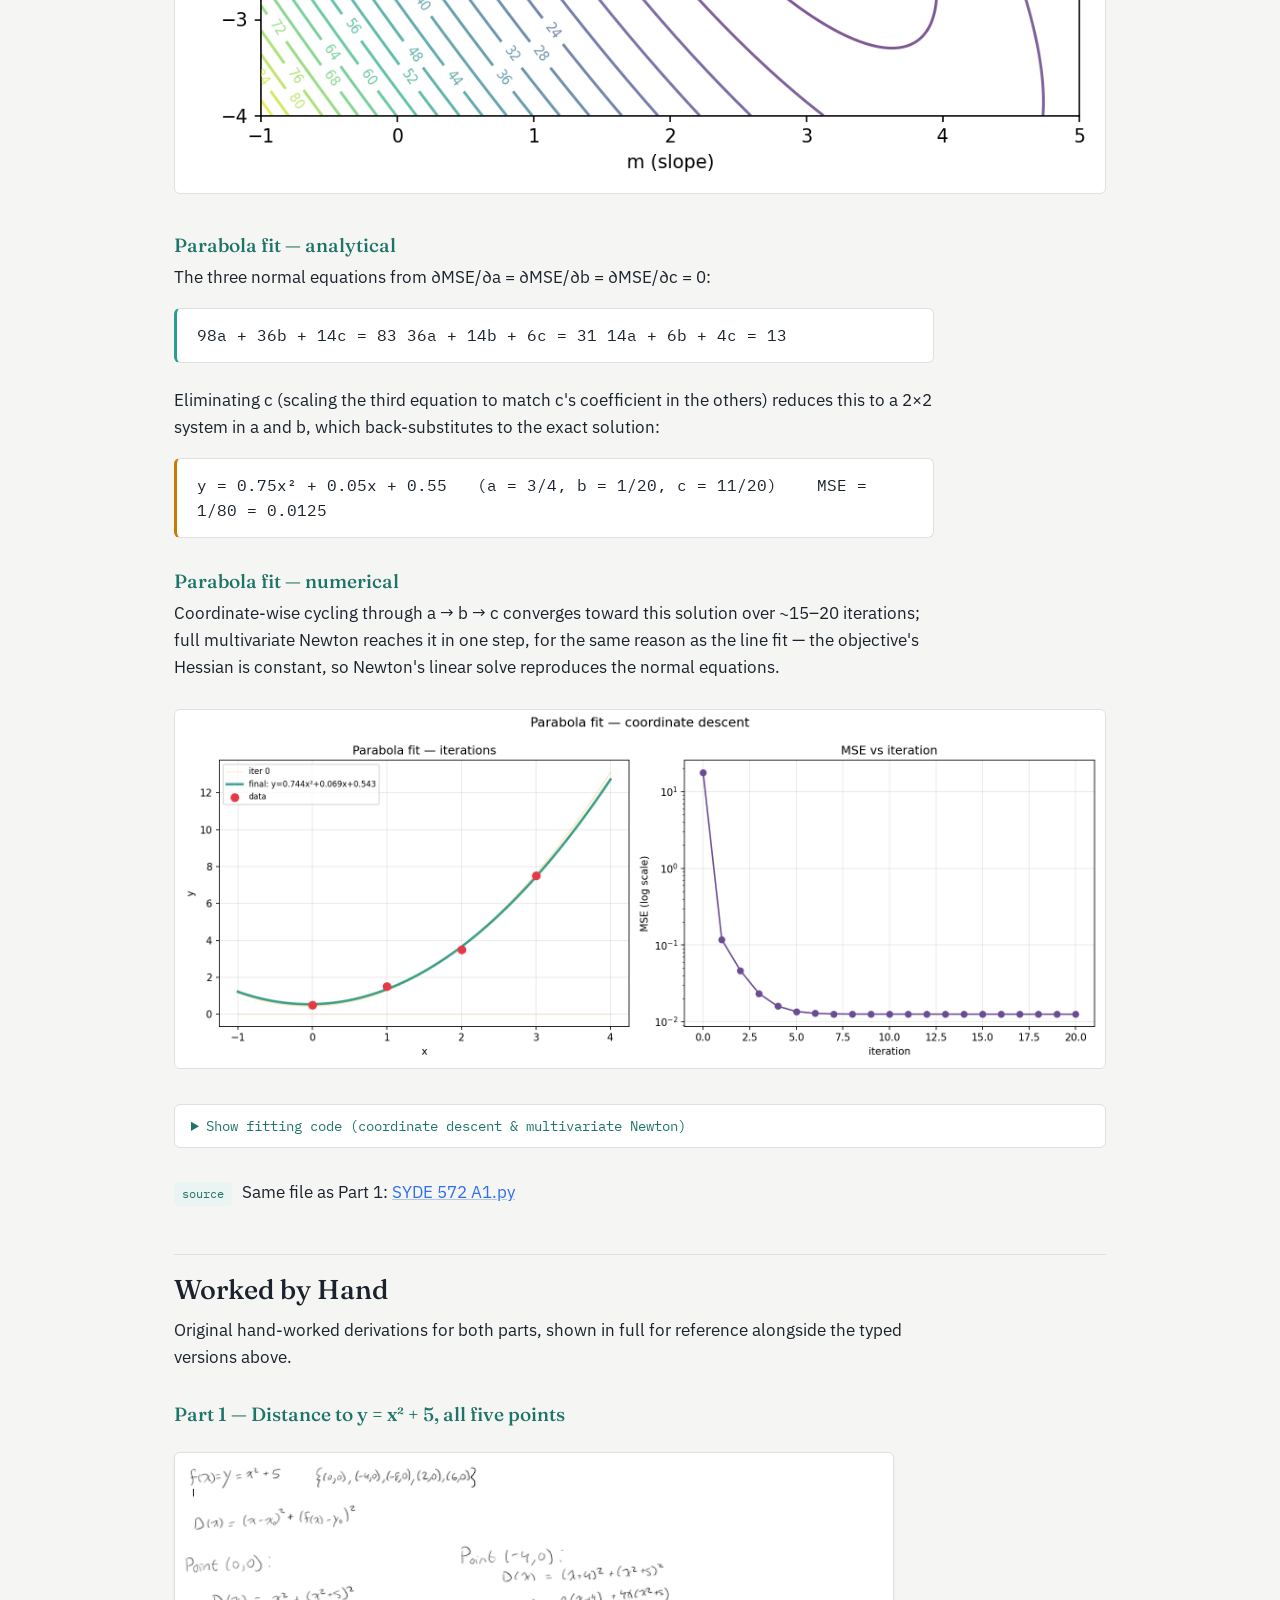
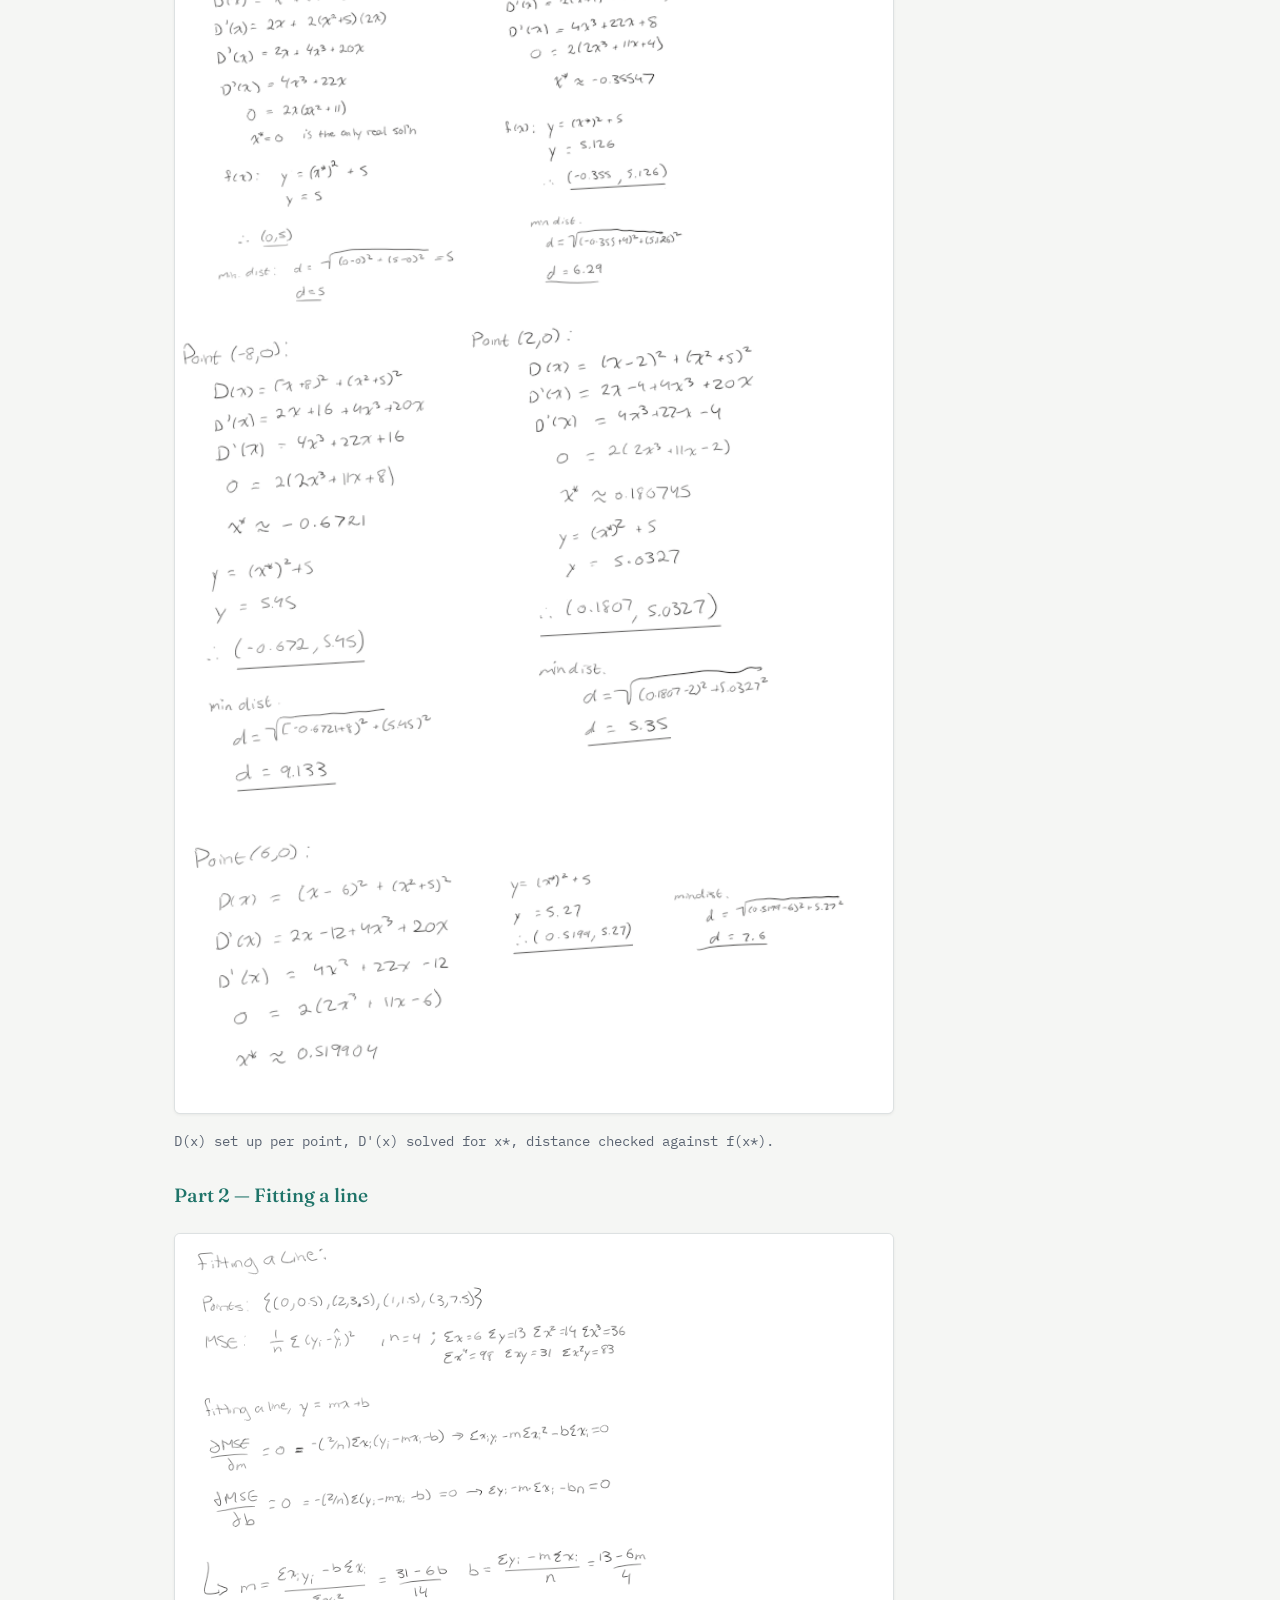
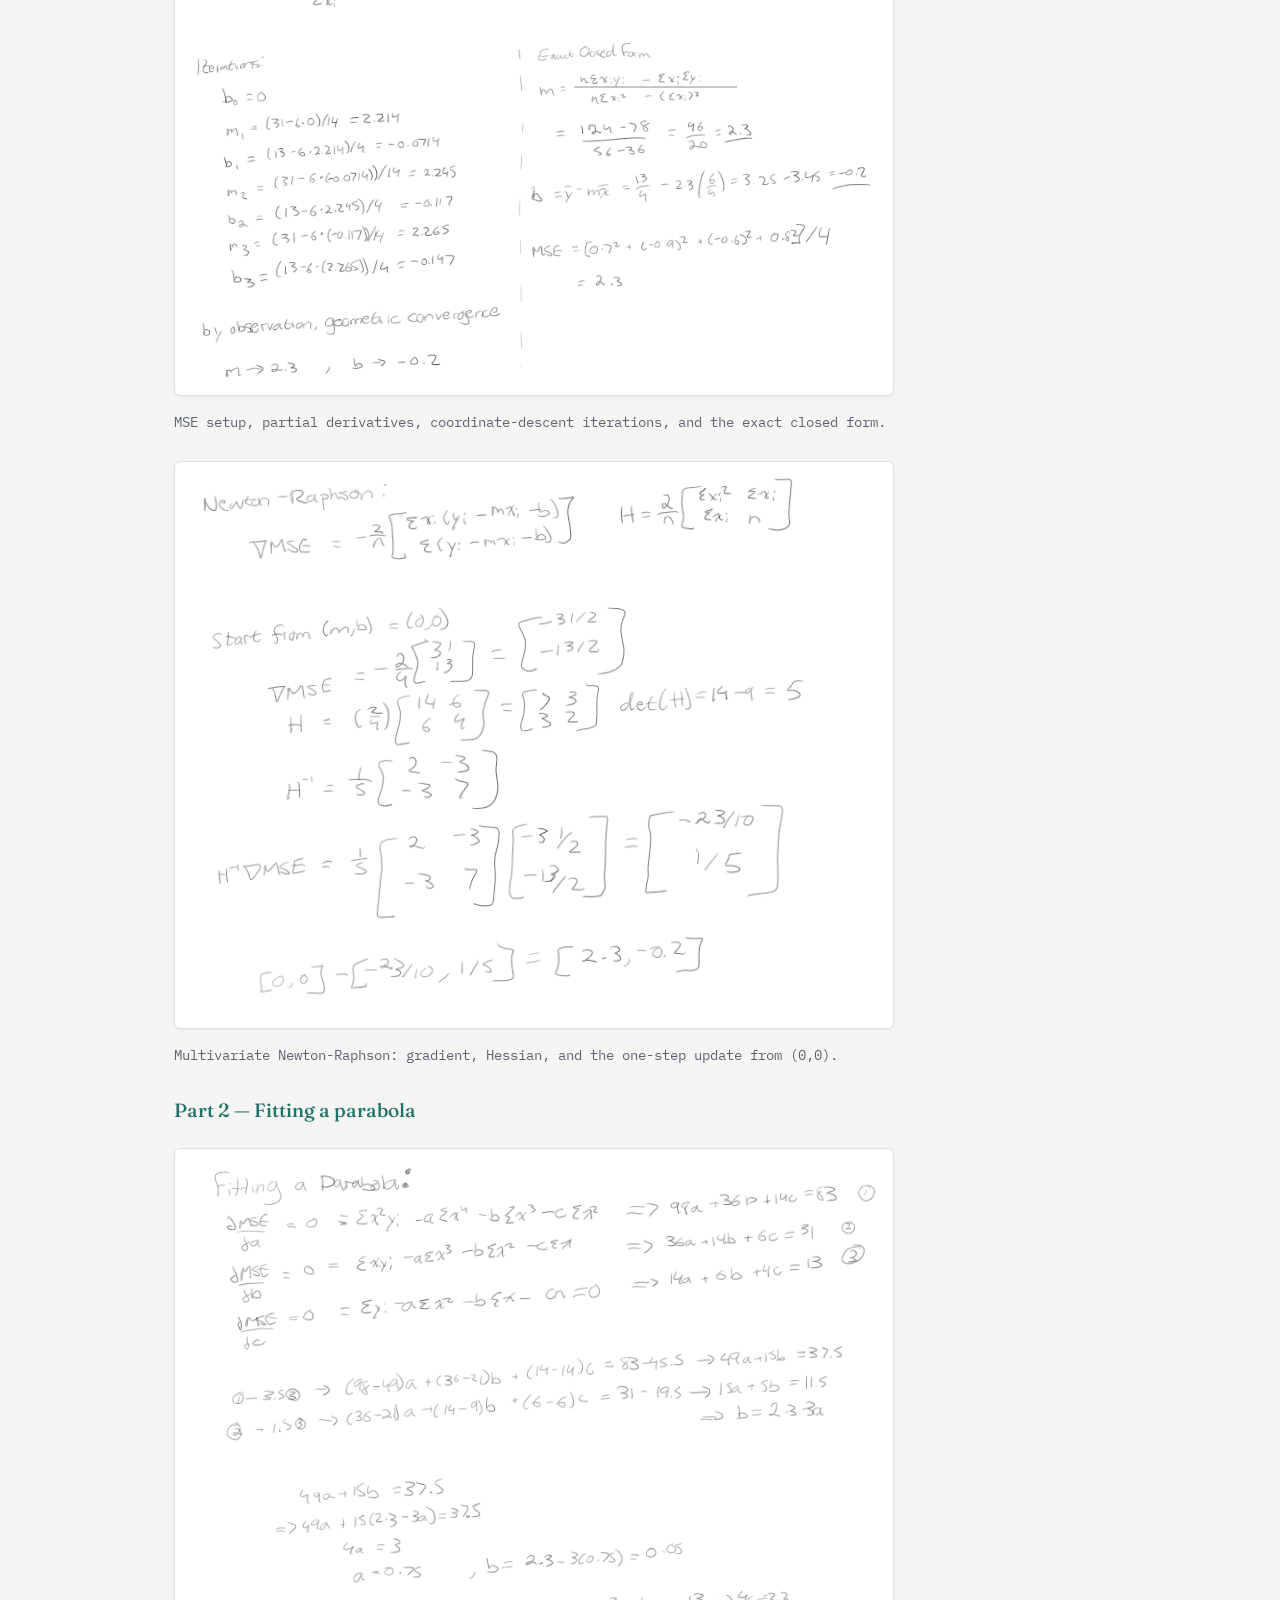
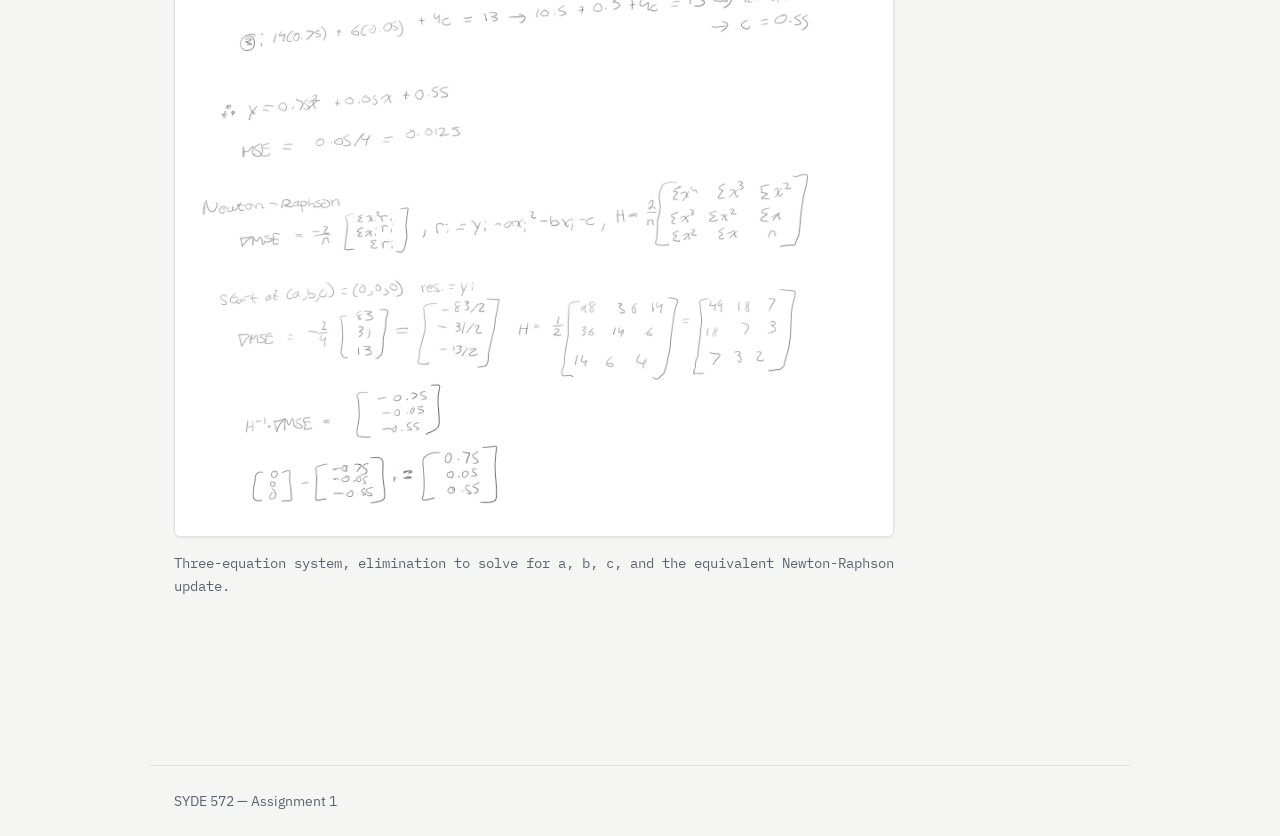
==== commit 76daf4b4: "link fix" ====
--- a/1/index.html
+++ b/1/index.html
@@ -288,7 +288,7 @@
     </div>
 
     <p><span class="badge">source</span> Full Part 1 + Part 2 script:
-    <a href="./code/assignment1_solution.py">assignment1_solution.py</a></p>
+    <a href="./code/SYDE 572 A1.py">SYDE 572 A1.py</a></p>
 
     <!-- ============================================================ -->
     <!-- PART TWO -->
@@ -379,7 +379,7 @@
     </details>
 
     <p><span class="badge">source</span> Same file as Part 1:
-    <a href="./code/assignment1_solution.py">assignment1_solution.py</a></p>
+    <a href="./code/SYDE 572 A1.py">SYDE 572 A1.py</a></p>
 
     <!-- ============================================================ -->
     <!-- APPENDIX: HANDWRITTEN NOTES -->
